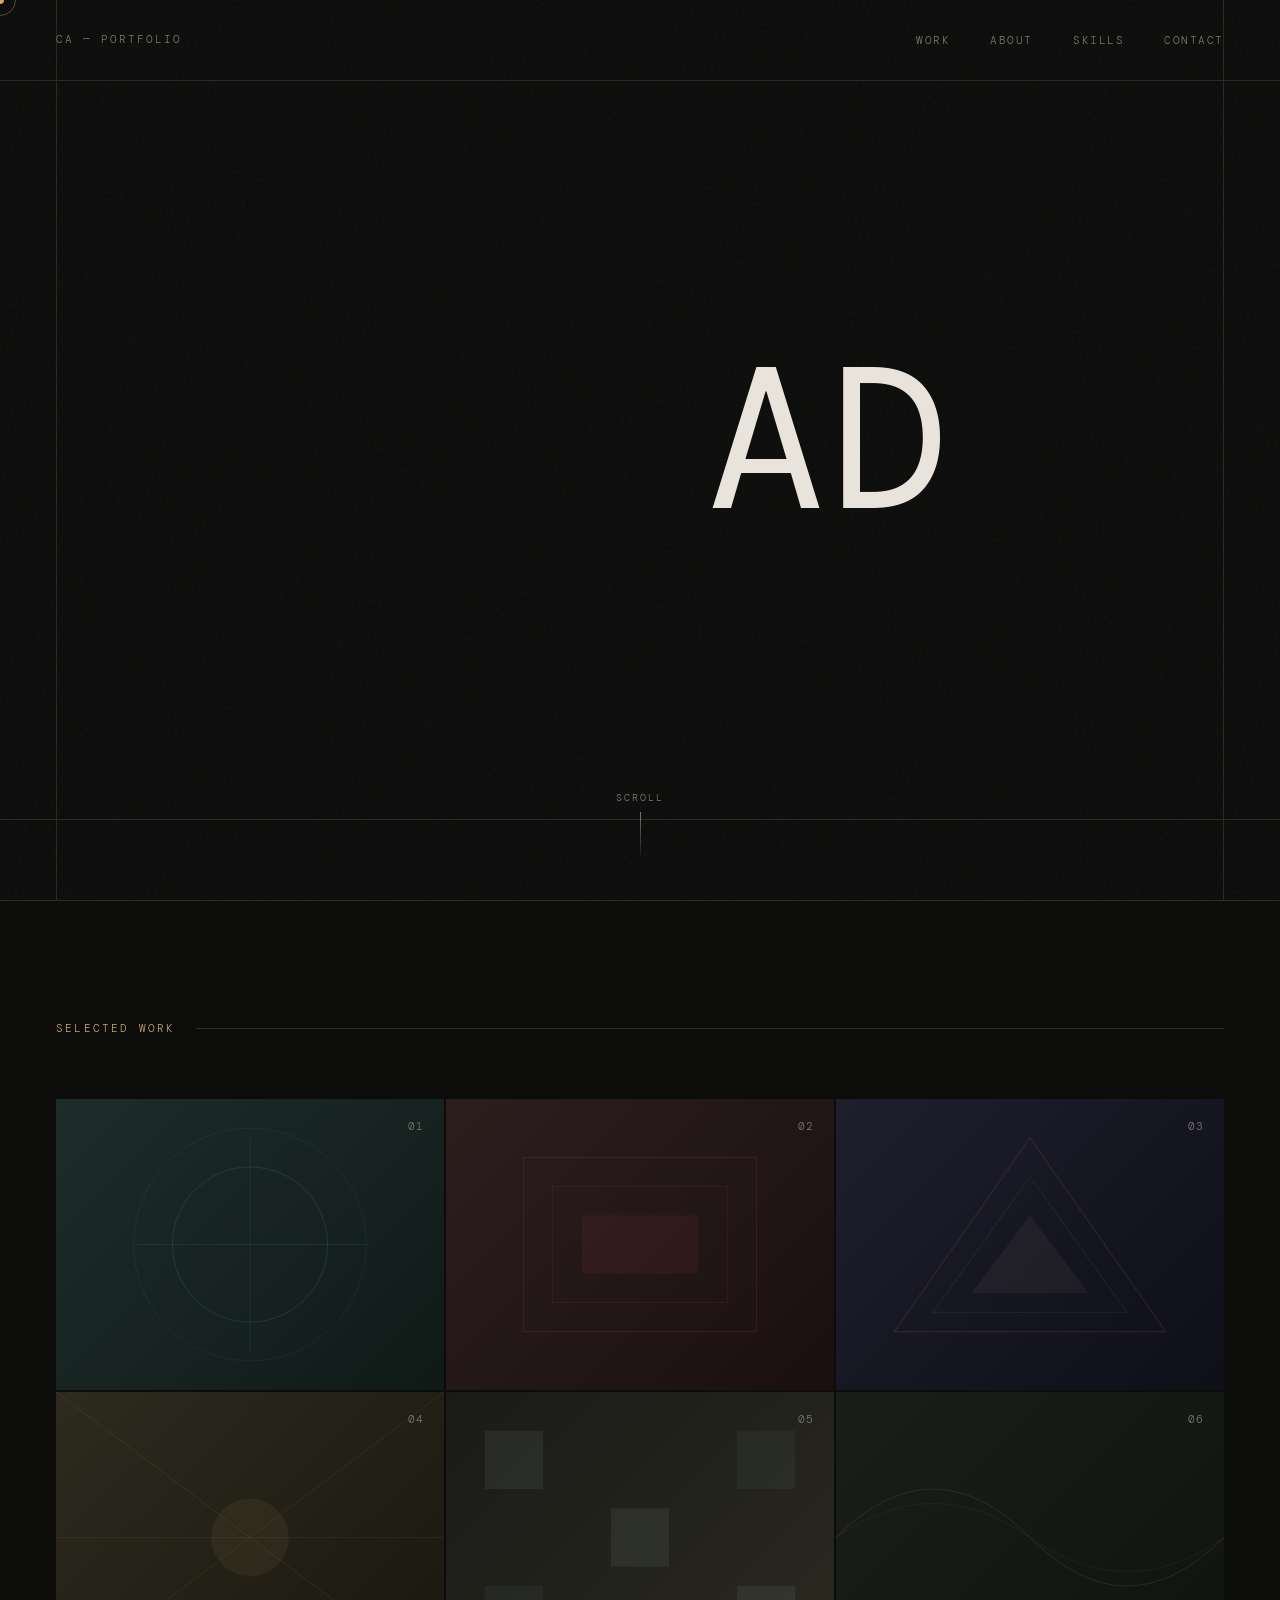
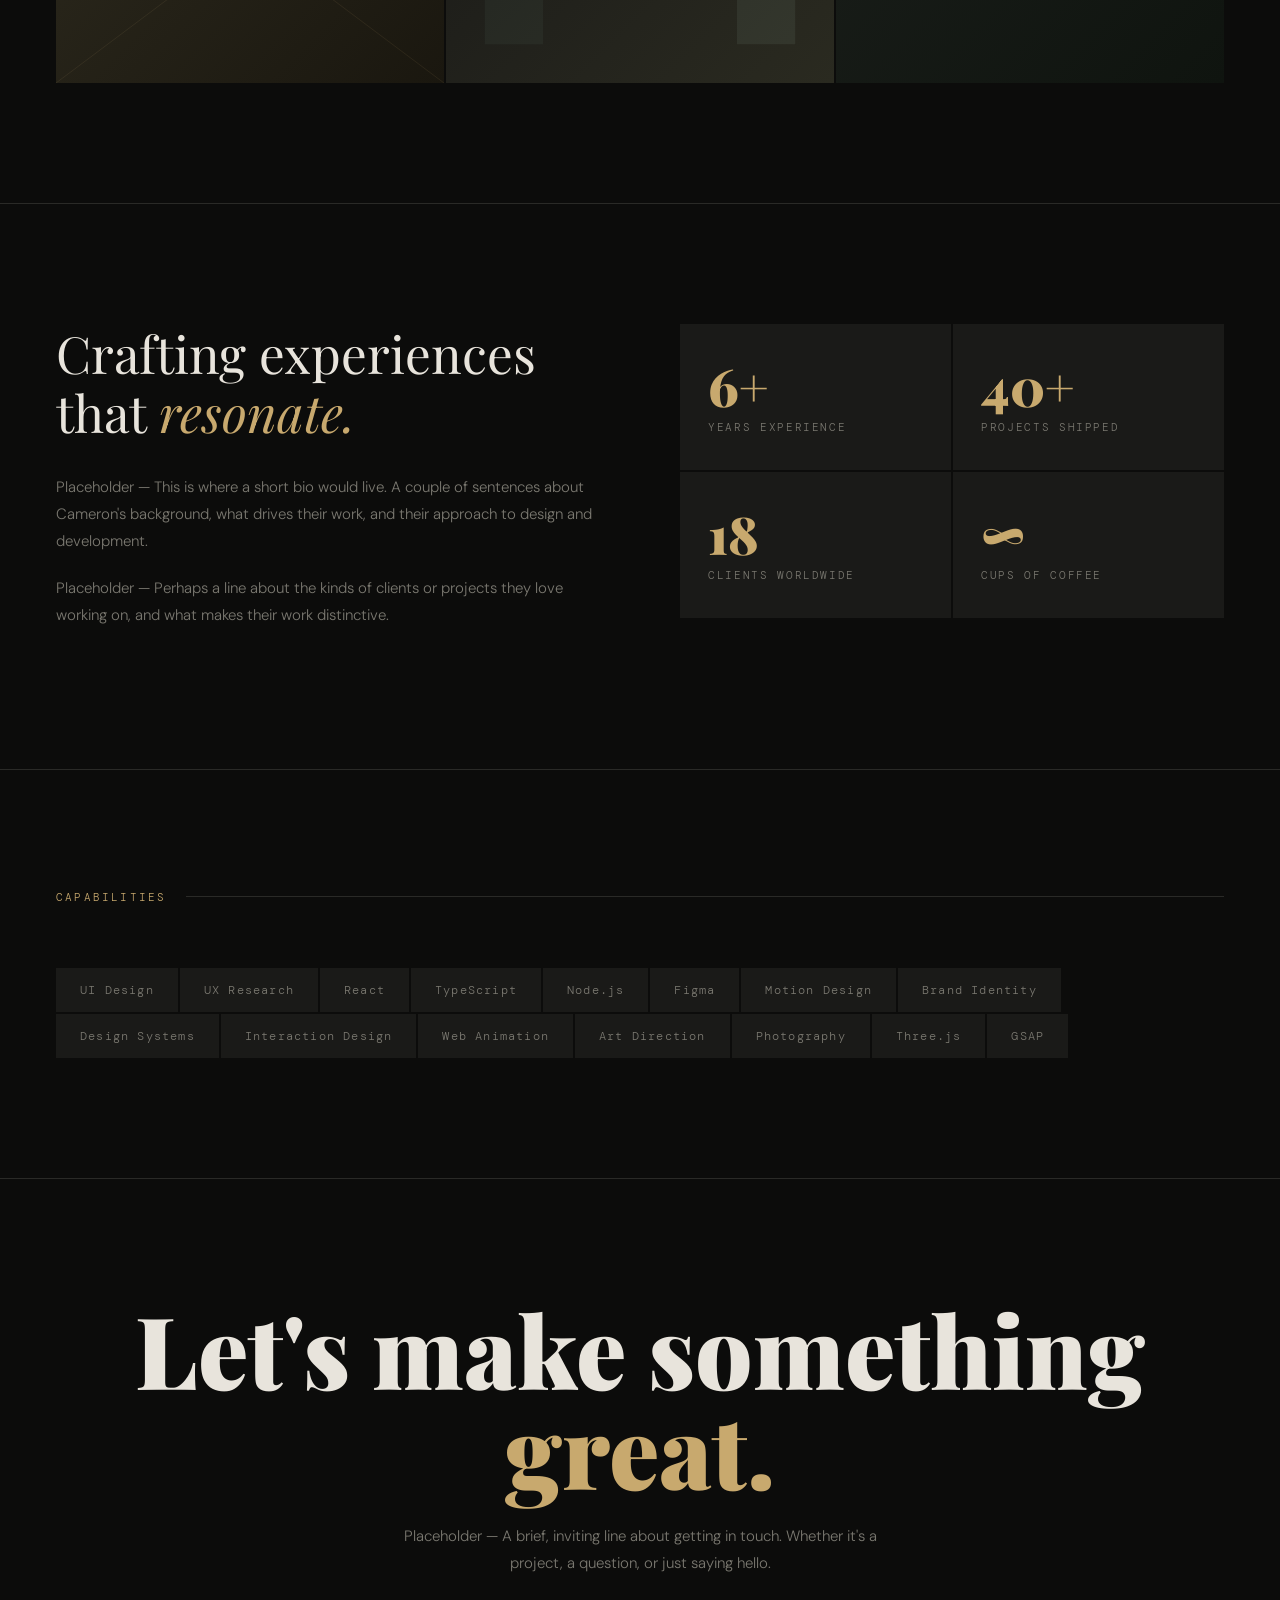
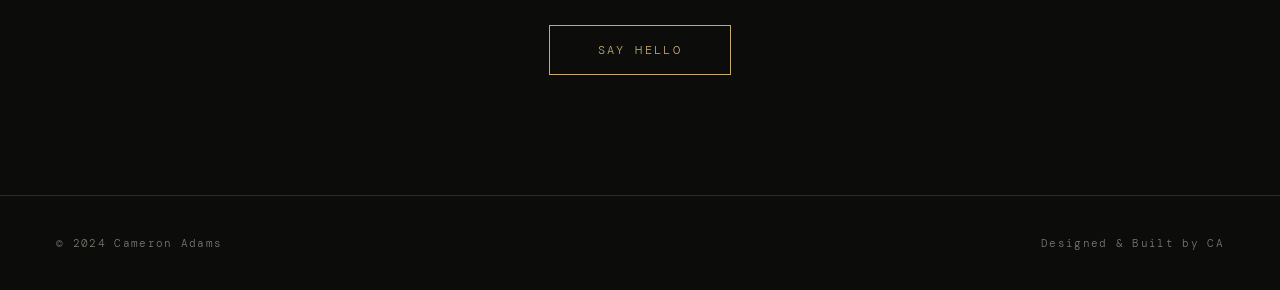
==== index.html @ b1bed4ef "Add files via upload" ====
<!DOCTYPE html>
<html lang="en">
<head>
  <meta charset="UTF-8" />
  <meta name="viewport" content="width=device-width, initial-scale=1.0"/>
  <title>Cameron Adams — Portfolio</title>
  <link href="https://fonts.googleapis.com/css2?family=Playfair+Display:wght@400;700;900&family=DM+Mono:wght@300;400&family=DM+Sans:ital,wght@0,300;0,400;1,300&display=swap" rel="stylesheet"/>
  <link rel="stylesheet" href="style.css"/>
</head>
<body>

  <div class="cursor" id="cursor"></div>
  <div class="cursor-ring" id="cursorRing"></div>

  <nav>
    <a href="#" class="nav-logo">CA — Portfolio</a>
    <ul class="nav-links">
      <li><a href="#work">Work</a></li>
      <li><a href="#about">About</a></li>
      <li><a href="#skills">Skills</a></li>
      <li><a href="#contact">Contact</a></li>
    </ul>
  </nav>

  <!-- HERO -->
  <section id="hero">
    <div class="hero-lines">
      <span class="vl"></span>
      <span class="vl"></span>
      <span class="hl"></span>
      <span class="hl"></span>
    </div>

    <div class="hero-type-wrapper">
      <div id="type-display">
        <span class="type-char" id="c0">C</span>
        <span class="type-char" id="c1">A</span>
        <span class="type-char" id="c2">M</span>
        <span class="type-char" id="c3">A</span>
        <span class="type-char" id="c4">D</span>
      </div>
      <div id="full-name">
        <span class="name-first">Cameron</span>
        <span class="name-last">Adams</span>
        <p class="hero-sub">Designer &amp; Developer</p>
      </div>
    </div>

    <div class="scroll-cue">
      <span>Scroll</span>
      <div class="scroll-line"></div>
    </div>
  </section>

  <!-- WORK -->
  <section id="work">
    <div class="section-label">Selected Work</div>
    <div class="work-grid">

      <div class="work-item" data-num="01">
        <div class="work-bg work-bg-1">
          <svg style="position:absolute;inset:0;width:100%;height:100%" viewBox="0 0 400 300" preserveAspectRatio="none">
            <circle cx="200" cy="150" r="80" fill="none" stroke="#8fb3a0" stroke-width="0.5" opacity="0.3"/>
            <circle cx="200" cy="150" r="120" fill="none" stroke="#8fb3a0" stroke-width="0.5" opacity="0.15"/>
            <line x1="80" y1="150" x2="320" y2="150" stroke="#8fb3a0" stroke-width="0.5" opacity="0.2"/>
            <line x1="200" y1="40" x2="200" y2="260" stroke="#8fb3a0" stroke-width="0.5" opacity="0.2"/>
          </svg>
        </div>
        <div class="work-item-inner">
          <div class="work-title">Brand Identity</div>
          <div class="work-tags">Branding — 2024</div>
        </div>
      </div>

      <div class="work-item" data-num="02">
        <div class="work-bg work-bg-2">
          <svg style="position:absolute;inset:0;width:100%;height:100%" viewBox="0 0 400 300">
            <rect x="80" y="60" width="240" height="180" fill="none" stroke="#c4614a" stroke-width="0.5" opacity="0.3"/>
            <rect x="110" y="90" width="180" height="120" fill="none" stroke="#c4614a" stroke-width="0.5" opacity="0.2"/>
            <rect x="140" y="120" width="120" height="60" fill="#c4614a" opacity="0.08"/>
          </svg>
        </div>
        <div class="work-item-inner">
          <div class="work-title">Web Application</div>
          <div class="work-tags">Development — 2024</div>
        </div>
      </div>

      <div class="work-item" data-num="03">
        <div class="work-bg work-bg-3">
          <svg style="position:absolute;inset:0;width:100%;height:100%" viewBox="0 0 400 300">
            <polygon points="200,40 340,240 60,240" fill="none" stroke="#c8a96e" stroke-width="0.5" opacity="0.3"/>
            <polygon points="200,80 300,220 100,220" fill="none" stroke="#c8a96e" stroke-width="0.5" opacity="0.2"/>
            <polygon points="200,120 260,200 140,200" fill="#c8a96e" opacity="0.06"/>
          </svg>
        </div>
        <div class="work-item-inner">
          <div class="work-title">Motion Design</div>
          <div class="work-tags">Animation — 2023</div>
        </div>
      </div>

      <div class="work-item" data-num="04">
        <div class="work-bg work-bg-4">
          <svg style="position:absolute;inset:0;width:100%;height:100%" viewBox="0 0 400 300">
            <line x1="0" y1="0" x2="400" y2="300" stroke="#c8a96e" stroke-width="0.5" opacity="0.2"/>
            <line x1="400" y1="0" x2="0" y2="300" stroke="#c8a96e" stroke-width="0.5" opacity="0.2"/>
            <line x1="0" y1="150" x2="400" y2="150" stroke="#c8a96e" stroke-width="0.5" opacity="0.15"/>
            <circle cx="200" cy="150" r="40" fill="#c8a96e" opacity="0.07"/>
          </svg>
        </div>
        <div class="work-item-inner">
          <div class="work-title">UI / UX Design</div>
          <div class="work-tags">Product — 2023</div>
        </div>
      </div>

      <div class="work-item" data-num="05">
        <div class="work-bg work-bg-5">
          <svg style="position:absolute;inset:0;width:100%;height:100%" viewBox="0 0 400 300">
            <rect x="40" y="40" width="60" height="60" fill="#8fb3a0" opacity="0.1"/>
            <rect x="170" y="120" width="60" height="60" fill="#8fb3a0" opacity="0.1"/>
            <rect x="300" y="200" width="60" height="60" fill="#8fb3a0" opacity="0.1"/>
            <rect x="300" y="40" width="60" height="60" fill="#8fb3a0" opacity="0.06"/>
            <rect x="40" y="200" width="60" height="60" fill="#8fb3a0" opacity="0.06"/>
          </svg>
        </div>
        <div class="work-item-inner">
          <div class="work-title">Photography</div>
          <div class="work-tags">Art Direction — 2023</div>
        </div>
      </div>

      <div class="work-item" data-num="06">
        <div class="work-bg work-bg-6">
          <svg style="position:absolute;inset:0;width:100%;height:100%" viewBox="0 0 400 300">
            <path d="M 0 150 Q 100 50 200 150 Q 300 250 400 150" fill="none" stroke="#c4614a" stroke-width="0.5" opacity="0.4"/>
            <path d="M 0 150 Q 100 80 200 150 Q 300 220 400 150" fill="none" stroke="#c4614a" stroke-width="0.5" opacity="0.2"/>
          </svg>
        </div>
        <div class="work-item-inner">
          <div class="work-title">Digital Experience</div>
          <div class="work-tags">Interactive — 2022</div>
        </div>
      </div>

    </div>
  </section>

  <!-- ABOUT -->
  <section id="about">
    <div class="about-text">
      <h2>Crafting experiences that <em>resonate.</em></h2>
      <p>Placeholder — This is where a short bio would live. A couple of sentences about Cameron's background, what drives their work, and their approach to design and development.</p>
      <p>Placeholder — Perhaps a line about the kinds of clients or projects they love working on, and what makes their work distinctive.</p>
    </div>
    <div class="about-stats">
      <div class="stat-box">
        <div class="stat-num">6+</div>
        <div class="stat-label">Years Experience</div>
      </div>
      <div class="stat-box">
        <div class="stat-num">40+</div>
        <div class="stat-label">Projects Shipped</div>
      </div>
      <div class="stat-box">
        <div class="stat-num">18</div>
        <div class="stat-label">Clients Worldwide</div>
      </div>
      <div class="stat-box">
        <div class="stat-num">∞</div>
        <div class="stat-label">Cups of Coffee</div>
      </div>
    </div>
  </section>

  <!-- SKILLS -->
  <section id="skills">
    <div class="section-label">Capabilities</div>
    <div class="skills-list">
      <div class="skill-pill">UI Design</div>
      <div class="skill-pill">UX Research</div>
      <div class="skill-pill">React</div>
      <div class="skill-pill">TypeScript</div>
      <div class="skill-pill">Node.js</div>
      <div class="skill-pill">Figma</div>
      <div class="skill-pill">Motion Design</div>
      <div class="skill-pill">Brand Identity</div>
      <div class="skill-pill">Design Systems</div>
      <div class="skill-pill">Interaction Design</div>
      <div class="skill-pill">Web Animation</div>
      <div class="skill-pill">Art Direction</div>
      <div class="skill-pill">Photography</div>
      <div class="skill-pill">Three.js</div>
      <div class="skill-pill">GSAP</div>
    </div>
  </section>

  <!-- CONTACT -->
  <section id="contact">
    <h2>Let's make something <span>great.</span></h2>
    <p>Placeholder — A brief, inviting line about getting in touch. Whether it's a project, a question, or just saying hello.</p>
    <a href="mailto:hello@cameronadams.com" class="cta-btn">Say Hello</a>
  </section>

  <footer>
    <span>© 2024 Cameron Adams</span>
    <span>Designed &amp; Built by CA</span>
  </footer>

  <script>
    // Cursor
    const cursor = document.getElementById('cursor');
    const ring = document.getElementById('cursorRing');
    let mx = 0, my = 0, rx = 0, ry = 0;
    document.addEventListener('mousemove', e => { mx = e.clientX; my = e.clientY; });
    (function animateCursor() {
      cursor.style.left = mx + 'px';
      cursor.style.top = my + 'px';
      rx += (mx - rx) * 0.12;
      ry += (my - ry) * 0.12;
      ring.style.left = rx + 'px';
      ring.style.top = ry + 'px';
      requestAnimationFrame(animateCursor);
    })();

    // TYPEWRITER ANIMATION SEQUENCE
    const chars = ['c0','c1','c2','c3','c4'];
    const typeDisplay = document.getElementById('type-display');
    const fullName = document.getElementById('full-name');

    const TYPE_INTERVAL = 120;
    const HOLD_AFTER_TYPE = 800;
    const FADE_STAGGER = 60;
    const FADE_DURATION = 600;
    const NAME_DELAY = 200;

    function typeLetters() {
      let i = 0;
      const interval = setInterval(() => {
        const el = document.getElementById(chars[i]);
        el.classList.add('visible');
        i++;
        if (i >= chars.length) {
          clearInterval(interval);
          setTimeout(fadeOut, HOLD_AFTER_TYPE);
        }
      }, TYPE_INTERVAL);
    }

    function fadeOut() {
      chars.forEach((id, i) => {
        setTimeout(() => {
          document.getElementById(id).classList.add('fading');
        }, i * FADE_STAGGER);
      });
      const totalFadeTime = chars.length * FADE_STAGGER + FADE_DURATION;
      setTimeout(() => {
        typeDisplay.style.display = 'none';
        fullName.classList.add('visible');
      }, totalFadeTime + NAME_DELAY);
    }

    setTimeout(typeLetters, 600);
  </script>

</body>
</html>
---- style.css ----
*, *::before, *::after { box-sizing: border-box; margin: 0; padding: 0; }

:root {
  --bg: #0c0c0b;
  --bg2: #111110;
  --surface: #1a1a18;
  --line: #2a2a27;
  --text: #e8e4dc;
  --muted: #7a7870;
  --accent: #c8a96e;
  --accent2: #8fb3a0;
  --red: #c4614a;
}

html { scroll-behavior: smooth; }

body {
  background: var(--bg);
  color: var(--text);
  font-family: 'DM Sans', sans-serif;
  font-weight: 300;
  overflow-x: hidden;
  cursor: none;
}

/* ═══════════════════════════════
   CUSTOM CURSOR
═══════════════════════════════ */
.cursor {
  position: fixed;
  width: 8px; height: 8px;
  background: var(--accent);
  border-radius: 50%;
  pointer-events: none;
  z-index: 9999;
  transform: translate(-50%, -50%);
  transition: transform 0.1s, width 0.2s, height 0.2s, background 0.2s;
}
.cursor-ring {
  position: fixed;
  width: 32px; height: 32px;
  border: 1px solid rgba(200,169,110,0.4);
  border-radius: 50%;
  pointer-events: none;
  z-index: 9998;
  transform: translate(-50%, -50%);
  transition: transform 0.15s ease-out, width 0.3s, height 0.3s;
}
body:has(a:hover) .cursor, body:has(button:hover) .cursor { width: 14px; height: 14px; background: var(--red); }
body:has(a:hover) .cursor-ring, body:has(button:hover) .cursor-ring { width: 48px; height: 48px; }

/* ═══════════════════════════════
   NAV
═══════════════════════════════ */
nav {
  position: fixed; top: 0; left: 0; right: 0; z-index: 100;
  display: flex; align-items: center; justify-content: space-between;
  padding: 28px 56px;
  mix-blend-mode: normal;
}
.nav-logo {
  font-family: 'DM Mono', monospace;
  font-size: 11px;
  letter-spacing: 0.18em;
  color: var(--muted);
  text-transform: uppercase;
  text-decoration: none;
}
.nav-links {
  display: flex; gap: 40px; list-style: none;
}
.nav-links a {
  font-family: 'DM Mono', monospace;
  font-size: 11px;
  letter-spacing: 0.14em;
  color: var(--muted);
  text-decoration: none;
  text-transform: uppercase;
  transition: color 0.2s;
}
.nav-links a:hover { color: var(--text); }

/* ═══════════════════════════════
   HERO SECTION
═══════════════════════════════ */
#hero {
  position: relative;
  height: 100vh;
  display: flex; flex-direction: column;
  align-items: center; justify-content: center;
  overflow: hidden;
}

/* Subtle grain overlay */
#hero::before {
  content: '';
  position: absolute; inset: 0;
  background-image: url("data:image/svg+xml,%3Csvg viewBox='0 0 256 256' xmlns='http://www.w3.org/2000/svg'%3E%3Cfilter id='noise'%3E%3CfeTurbulence type='fractalNoise' baseFrequency='0.9' numOctaves='4' stitchTiles='stitch'/%3E%3C/filter%3E%3Crect width='100%25' height='100%25' filter='url(%23noise)' opacity='1'/%3E%3C/svg%3E");
  opacity: 0.03;
  pointer-events: none;
}

/* Background decorative lines */
.hero-lines {
  position: absolute; inset: 0; pointer-events: none;
}
.hero-lines span {
  position: absolute;
  background: var(--line);
}
.hero-lines .vl { width: 1px; top: 0; bottom: 0; }
.hero-lines .hl { height: 1px; left: 0; right: 0; }
.hero-lines .vl:nth-child(1) { left: 56px; }
.hero-lines .vl:nth-child(2) { right: 56px; }
.hero-lines .hl:nth-child(3) { top: 80px; }
.hero-lines .hl:nth-child(4) { bottom: 80px; }

/* The main animation container */
.hero-type-wrapper {
  position: relative;
  text-align: center;
  z-index: 2;
}

/* CAMAD — big mono letters */
#type-display {
  font-family: 'DM Mono', monospace;
  font-size: clamp(80px, 16vw, 200px);
  font-weight: 400;
  letter-spacing: -0.02em;
  color: var(--text);
  line-height: 1;
  display: flex;
  justify-content: center;
  gap: 0.04em;
  min-height: 1.1em;
}

.type-char {
  display: inline-block;
  opacity: 0;
  transform: translateY(20px);
  transition: opacity 0.05s, transform 0.15s;
}
.type-char.visible { opacity: 1; transform: translateY(0); }
.type-char.fading {
  opacity: 0;
  transform: translateY(-30px) scale(1.05);
  transition: opacity 0.6s ease-in, transform 0.6s ease-in;
}

/* Cameron Adams — revealed name */
#full-name {
  position: absolute;
  inset: 0;
  display: flex; flex-direction: column;
  align-items: center; justify-content: center;
  opacity: 0;
  transition: opacity 1s ease;
}
#full-name.visible { opacity: 1; }

.name-first {
  font-family: 'Playfair Display', serif;
  font-size: clamp(56px, 10vw, 130px);
  font-weight: 400;
  line-height: 0.95;
  letter-spacing: -0.01em;
  color: var(--text);
}
.name-last {
  font-family: 'Playfair Display', serif;
  font-size: clamp(56px, 10vw, 130px);
  font-weight: 900;
  line-height: 0.95;
  letter-spacing: -0.01em;
  color: var(--accent);
}

/* Subtitle beneath name */
.hero-sub {
  margin-top: 32px;
  font-family: 'DM Mono', monospace;
  font-size: 12px;
  letter-spacing: 0.22em;
  color: var(--muted);
  text-transform: uppercase;
  opacity: 0;
  transition: opacity 0.8s ease 0.4s;
}
#full-name.visible .hero-sub { opacity: 1; }

/* Scroll cue */
.scroll-cue {
  position: absolute; bottom: 40px; left: 50%; transform: translateX(-50%);
  display: flex; flex-direction: column; align-items: center; gap: 8px;
  opacity: 0;
  animation: fadeInUp 0.8s ease 4.5s forwards;
}
.scroll-cue span {
  font-family: 'DM Mono', monospace;
  font-size: 10px;
  letter-spacing: 0.2em;
  color: var(--muted);
  text-transform: uppercase;
}
.scroll-line {
  width: 1px; height: 48px;
  background: linear-gradient(to bottom, var(--muted), transparent);
  animation: scrollPulse 2s ease 4.5s infinite;
}

/* ═══════════════════════════════
   WORK SECTION
═══════════════════════════════ */
#work {
  padding: 120px 56px;
  border-top: 1px solid var(--line);
}
.section-label {
  font-family: 'DM Mono', monospace;
  font-size: 11px;
  letter-spacing: 0.2em;
  color: var(--accent);
  text-transform: uppercase;
  margin-bottom: 64px;
  display: flex; align-items: center; gap: 20px;
}
.section-label::after {
  content: '';
  flex: 1; height: 1px;
  background: var(--line);
}

.work-grid {
  display: grid;
  grid-template-columns: repeat(3, 1fr);
  gap: 2px;
}

.work-item {
  position: relative;
  aspect-ratio: 4/3;
  background: var(--surface);
  overflow: hidden;
  cursor: none;
}
.work-item::after {
  content: attr(data-num);
  position: absolute;
  top: 20px; right: 20px;
  font-family: 'DM Mono', monospace;
  font-size: 11px;
  color: var(--muted);
  letter-spacing: 0.1em;
}
.work-item-inner {
  position: absolute; inset: 0;
  display: flex; flex-direction: column;
  justify-content: flex-end;
  padding: 28px;
  background: linear-gradient(to top, rgba(12,12,11,0.8) 0%, transparent 60%);
  opacity: 0;
  transition: opacity 0.3s;
}
.work-item:hover .work-item-inner { opacity: 1; }
.work-item:hover { transform: scale(0.99); transition: transform 0.3s; }

.work-bg {
  position: absolute; inset: 0;
  transition: transform 0.5s ease;
}
.work-item:hover .work-bg { transform: scale(1.04); }

.work-bg-1 { background: linear-gradient(135deg, #1e2d2a 0%, #0f1a17 100%); }
.work-bg-2 { background: linear-gradient(135deg, #2d1e1e 0%, #1a0f0f 100%); }
.work-bg-3 { background: linear-gradient(135deg, #1e1e2d 0%, #0f0f1a 100%); }
.work-bg-4 { background: linear-gradient(135deg, #2d2a1e 0%, #1a170f 100%); }
.work-bg-5 { background: linear-gradient(135deg, #1a1a18 0%, #2a2a20 100%); }
.work-bg-6 { background: linear-gradient(135deg, #1a1e1a 0%, #0f140f 100%); }

.work-shape {
  position: absolute;
  border-radius: 2px;
}

.work-title {
  font-family: 'Playfair Display', serif;
  font-size: 22px;
  font-weight: 700;
  color: var(--text);
  margin-bottom: 6px;
}
.work-tags {
  font-family: 'DM Mono', monospace;
  font-size: 10px;
  color: var(--accent);
  letter-spacing: 0.15em;
  text-transform: uppercase;
}

/* ═══════════════════════════════
   ABOUT SECTION
═══════════════════════════════ */
#about {
  padding: 120px 56px;
  display: grid;
  grid-template-columns: 1fr 1fr;
  gap: 80px;
  border-top: 1px solid var(--line);
}
.about-text h2 {
  font-family: 'Playfair Display', serif;
  font-size: clamp(36px, 4vw, 60px);
  font-weight: 400;
  line-height: 1.15;
  margin-bottom: 32px;
  color: var(--text);
}
.about-text h2 em {
  font-style: italic;
  color: var(--accent);
}
.about-text p {
  color: var(--muted);
  line-height: 1.8;
  font-size: 15px;
  margin-bottom: 20px;
}

.about-stats {
  display: grid;
  grid-template-columns: 1fr 1fr;
  gap: 2px;
  align-self: start;
}
.stat-box {
  background: var(--surface);
  padding: 36px 28px;
}
.stat-num {
  font-family: 'Playfair Display', serif;
  font-size: 52px;
  font-weight: 900;
  color: var(--accent);
  line-height: 1;
  margin-bottom: 8px;
}
.stat-label {
  font-family: 'DM Mono', monospace;
  font-size: 11px;
  color: var(--muted);
  letter-spacing: 0.15em;
  text-transform: uppercase;
}

/* ═══════════════════════════════
   SKILLS SECTION
═══════════════════════════════ */
#skills {
  padding: 120px 56px;
  border-top: 1px solid var(--line);
}
.skills-list {
  display: flex;
  flex-wrap: wrap;
  gap: 2px;
  margin-top: 0;
}
.skill-pill {
  background: var(--surface);
  padding: 14px 24px;
  font-family: 'DM Mono', monospace;
  font-size: 12px;
  color: var(--muted);
  letter-spacing: 0.1em;
  transition: background 0.2s, color 0.2s;
}
.skill-pill:hover {
  background: var(--accent);
  color: var(--bg);
}

/* ═══════════════════════════════
   CONTACT SECTION
═══════════════════════════════ */
#contact {
  padding: 120px 56px;
  border-top: 1px solid var(--line);
  text-align: center;
}
#contact h2 {
  font-family: 'Playfair Display', serif;
  font-size: clamp(48px, 8vw, 100px);
  font-weight: 900;
  color: var(--text);
  line-height: 1;
  margin-bottom: 24px;
}
#contact h2 span { color: var(--accent); }
#contact p {
  color: var(--muted);
  font-size: 15px;
  max-width: 480px;
  margin: 0 auto 48px;
  line-height: 1.8;
}
.cta-btn {
  display: inline-block;
  border: 1px solid var(--accent);
  color: var(--accent);
  padding: 16px 48px;
  font-family: 'DM Mono', monospace;
  font-size: 12px;
  letter-spacing: 0.2em;
  text-transform: uppercase;
  text-decoration: none;
  cursor: none;
  transition: background 0.2s, color 0.2s;
}
.cta-btn:hover { background: var(--accent); color: var(--bg); }

/* ═══════════════════════════════
   FOOTER
═══════════════════════════════ */
footer {
  padding: 40px 56px;
  border-top: 1px solid var(--line);
  display: flex;
  justify-content: space-between;
  align-items: center;
}
footer span {
  font-family: 'DM Mono', monospace;
  font-size: 11px;
  color: var(--muted);
  letter-spacing: 0.12em;
}

/* ═══════════════════════════════
   ANIMATIONS
═══════════════════════════════ */
@keyframes fadeInUp {
  from { opacity: 0; transform: translateX(-50%) translateY(12px); }
  to   { opacity: 1; transform: translateX(-50%) translateY(0); }
}
@keyframes scrollPulse {
  0%, 100% { opacity: 0.4; }
  50%       { opacity: 1; }
}
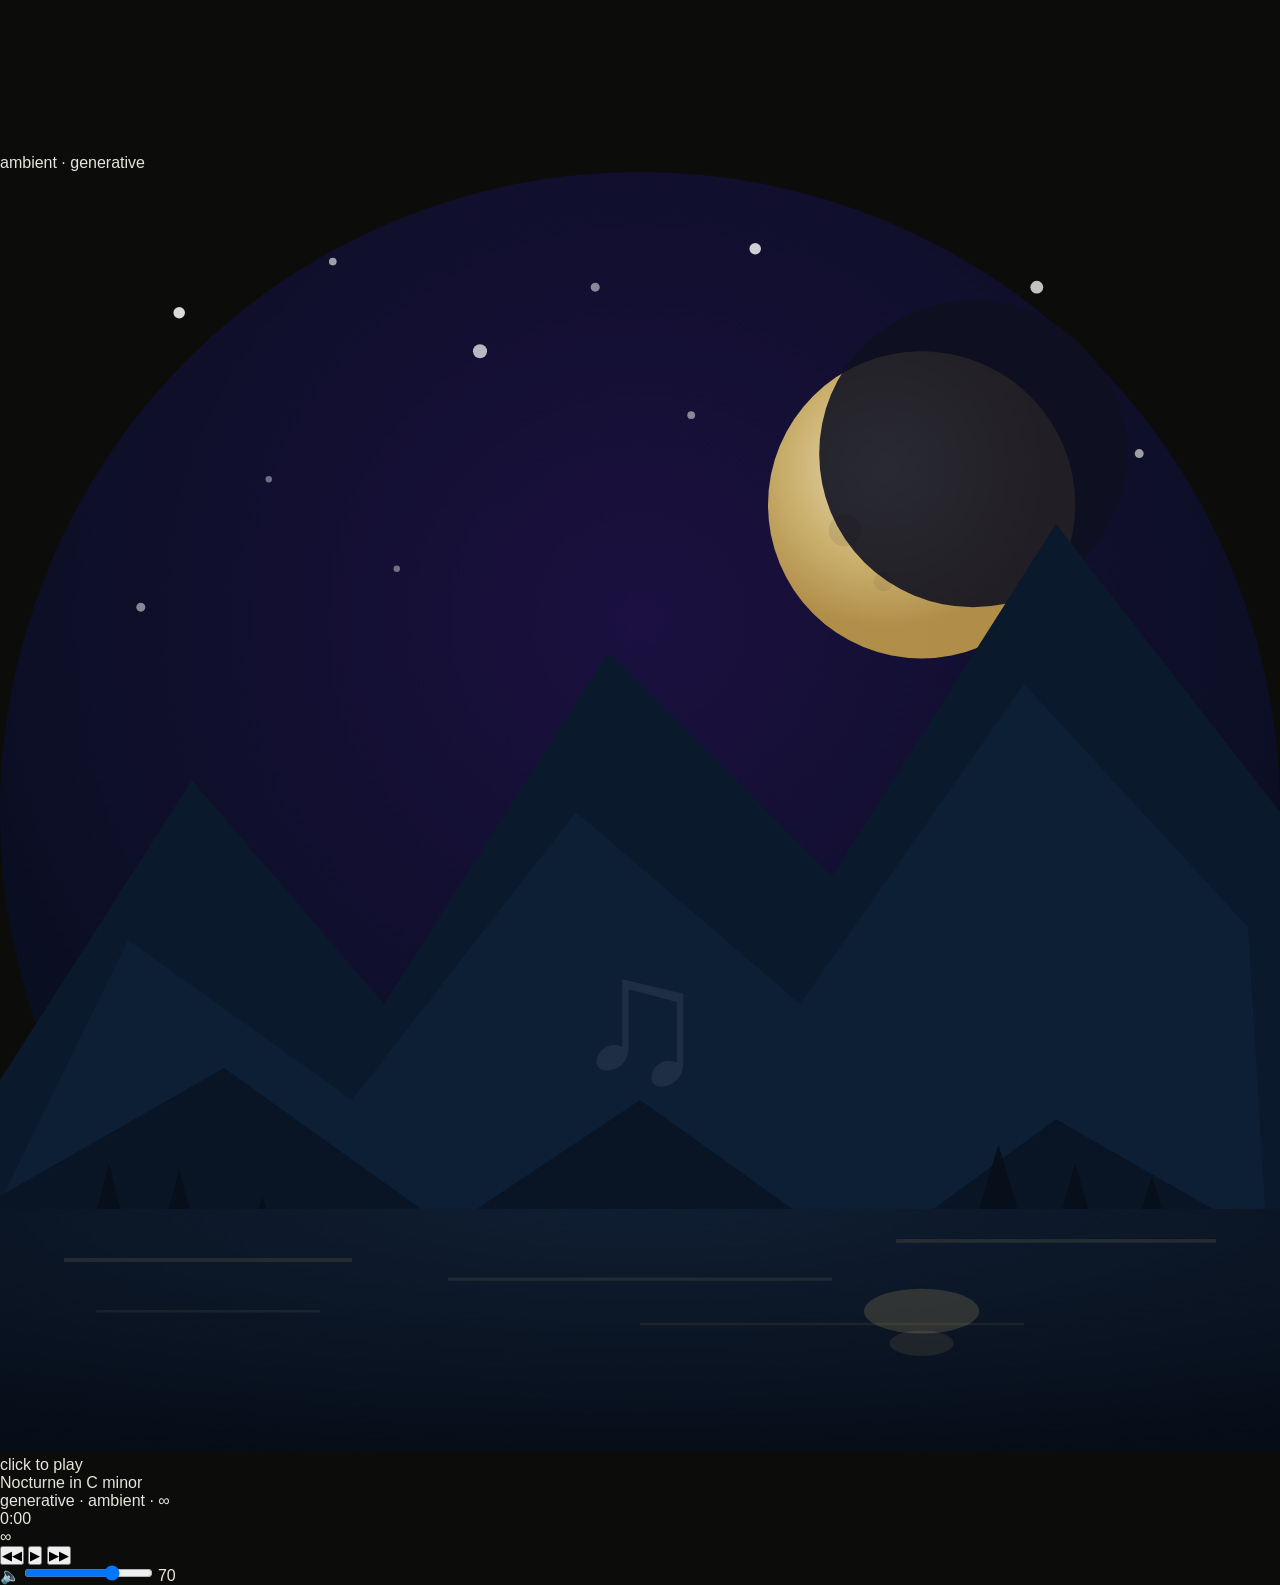
==== commit b55c5531: "Update index.html" ====
--- a/index.html
+++ b/index.html
@@ -2,267 +2,162 @@
 <html lang="en">
 <head>
   <meta charset="UTF-8" />
-  <meta name="viewport" content="width=device-width, initial-scale=1.0"/>
-  <title>Cameron Adams — Portfolio</title>
-  <link href="https://fonts.googleapis.com/css2?family=Playfair+Display:wght@400;700;900&family=DM+Mono:wght@300;400&family=DM+Sans:ital,wght@0,300;0,400;1,300&display=swap" rel="stylesheet"/>
-  <link rel="stylesheet" href="style.css"/>
+  <meta name="viewport" content="width=device-width, initial-scale=1.0" />
+
+  <!-- ┌─────────────────────────────────────────────────────┐
+       │  PAGE TITLE — shown in browser tab                  │
+       └─────────────────────────────────────────────────────┘ -->
+  <title>Nocturne — Ambient Player</title>
+
+  <!-- Google Fonts — swap these URLs to change the fonts
+       Current fonts: Playfair Display (headings) + DM Mono (body)
+       Find alternatives at: https://fonts.google.com           -->
+  <link rel="preconnect" href="https://fonts.googleapis.com" />
+  <link rel="preconnect" href="https://fonts.gstatic.com" crossorigin />
+  <link href="https://fonts.googleapis.com/css2?family=Playfair+Display:ital,wght@0,400;0,600;1,400&family=DM+Mono:wght@300;400&display=swap" rel="stylesheet" />
+
+  <!-- External stylesheet -->
+  <link rel="stylesheet" href="style.css" />
 </head>
 <body>
 
-  <div class="cursor" id="cursor"></div>
-  <div class="cursor-ring" id="cursorRing"></div>
+  <!-- Background: animated star canvas (drawn by JS) -->
+  <canvas id="starfield"></canvas>
 
-  <nav>
-    <a href="#" class="nav-logo">CA — Portfolio</a>
-    <ul class="nav-links">
-      <li><a href="#work">Work</a></li>
-      <li><a href="#about">About</a></li>
-      <li><a href="#skills">Skills</a></li>
-      <li><a href="#contact">Contact</a></li>
-    </ul>
-  </nav>
+  <!-- Background: three soft glowing colour blobs -->
+  <div class="blob blob1"></div>
+  <div class="blob blob2"></div>
+  <div class="blob blob3"></div>
 
-  <!-- HERO -->
-  <section id="hero">
-    <div class="hero-lines">
-      <span class="vl"></span>
-      <span class="vl"></span>
-      <span class="hl"></span>
-      <span class="hl"></span>
+  <!-- ═══════════════════════════════════════════════════════
+       MAIN CONTENT
+       ═══════════════════════════════════════════════════════ -->
+  <main class="stage">
+
+    <!-- ┌──────────────────────────────────────────────────┐
+         │  TAGLINE — small italic text above the image     │
+         │  Edit the text between the tags to change it     │
+         └──────────────────────────────────────────────────┘ -->
+    <div class="page-title">ambient · generative</div>
+
+    <!-- ┌──────────────────────────────────────────────────┐
+         │  FLOATING IMAGE                                   │
+         │  • To swap in a real photo/image, replace the    │
+         │    <svg>...</svg> block with:                     │
+         │    <img src="your-image.jpg" alt="description">  │
+         │  • Size is controlled by .image-frame in CSS     │
+         │  • Float speed: hoverFloat in CSS                │
+         └──────────────────────────────────────────────────┘ -->
+    <div class="float-wrap" id="floater" onclick="handleImageClick()" title="Click to play">
+      <div class="image-ring" id="imageRing"></div>
+      <div class="image-frame">
+        <!-- SVG illustration — replace this entire <svg> block
+             with <img src="photo.jpg" alt="..."> if you prefer a photo -->
+        <svg viewBox="0 0 200 200" xmlns="http://www.w3.org/2000/svg">
+          <defs>
+            <radialGradient id="skyGrad" cx="50%" cy="35%" r="65%">
+              <stop offset="0%" stop-color="#1b1040"/>
+              <stop offset="100%" stop-color="#070e1c"/>
+            </radialGradient>
+            <radialGradient id="moonGrad" cx="38%" cy="38%" r="52%">
+              <stop offset="0%" stop-color="#f7edca"/>
+              <stop offset="60%" stop-color="#d4b870"/>
+              <stop offset="100%" stop-color="#b8954a"/>
+            </radialGradient>
+            <radialGradient id="waterGrad" cx="50%" cy="0%" r="100%">
+              <stop offset="0%" stop-color="#101e32"/>
+              <stop offset="100%" stop-color="#060d18"/>
+            </radialGradient>
+          </defs>
+          <circle cx="100" cy="100" r="100" fill="url(#skyGrad)"/>
+          <circle cx="28"  cy="22"  r="0.9" fill="#fff" opacity="0.85"/>
+          <circle cx="52"  cy="14"  r="0.6" fill="#fff" opacity="0.6"/>
+          <circle cx="75"  cy="28"  r="1.1" fill="#fff" opacity="0.7"/>
+          <circle cx="93"  cy="18"  r="0.7" fill="#fff" opacity="0.5"/>
+          <circle cx="118" cy="12"  r="0.9" fill="#fff" opacity="0.8"/>
+          <circle cx="138" cy="30"  r="0.6" fill="#fff" opacity="0.55"/>
+          <circle cx="162" cy="18"  r="1.0" fill="#fff" opacity="0.75"/>
+          <circle cx="178" cy="44"  r="0.7" fill="#fff" opacity="0.6"/>
+          <circle cx="42"  cy="48"  r="0.5" fill="#fff" opacity="0.4"/>
+          <circle cx="170" cy="68"  r="0.8" fill="#fff" opacity="0.7"/>
+          <circle cx="22"  cy="68"  r="0.7" fill="#fff" opacity="0.5"/>
+          <circle cx="185" cy="85"  r="0.5" fill="#fff" opacity="0.45"/>
+          <circle cx="108" cy="38"  r="0.6" fill="#fff" opacity="0.5"/>
+          <circle cx="62"  cy="62"  r="0.5" fill="#fff" opacity="0.4"/>
+          <circle cx="144" cy="52"  r="24"  fill="url(#moonGrad)" opacity="0.95"/>
+          <circle cx="152" cy="44"  r="24"  fill="#0e1020" opacity="0.88"/>
+          <circle cx="132" cy="56"  r="2.5" fill="rgba(0,0,0,0.08)"/>
+          <circle cx="138" cy="64"  r="1.5" fill="rgba(0,0,0,0.06)"/>
+          <polygon points="-2,145 30,95 60,130 95,75 130,110 165,55 200,100 200,200 -2,200" fill="#0b192c"/>
+          <polygon points="-2,165 20,120 55,145 90,100 125,130 160,80 195,118 200,200 -2,200" fill="#0d1f35"/>
+          <polygon points="-2,185 0,160 35,140 70,165 100,145 135,170 165,148 200,168 200,200 -2,200" fill="#091525"/>
+          <polygon points="12,175 17,155 22,175"   fill="#060f1a"/>
+          <polygon points="22,178 28,156 34,178"   fill="#060f1a"/>
+          <polygon points="35,180 41,160 47,180"   fill="#060f1a"/>
+          <polygon points="150,172 156,152 162,172" fill="#060f1a"/>
+          <polygon points="162,176 168,155 174,176" fill="#060f1a"/>
+          <polygon points="173,179 180,157 187,179" fill="#060f1a"/>
+          <rect x="-2" y="162" width="204" height="40" fill="url(#waterGrad)"/>
+          <line x1="10"  y1="170" x2="55"  y2="170" stroke="#d4b870" stroke-width="0.6" opacity="0.12"/>
+          <line x1="70"  y1="173" x2="130" y2="173" stroke="#d4b870" stroke-width="0.5" opacity="0.1"/>
+          <line x1="15"  y1="178" x2="50"  y2="178" stroke="#d4b870" stroke-width="0.4" opacity="0.08"/>
+          <line x1="140" y1="167" x2="190" y2="167" stroke="#d4b870" stroke-width="0.6" opacity="0.12"/>
+          <line x1="100" y1="180" x2="160" y2="180" stroke="#d4b870" stroke-width="0.4" opacity="0.08"/>
+          <ellipse cx="144" cy="178" rx="9" ry="3.5" fill="#d4b870" opacity="0.18"/>
+          <ellipse cx="144" cy="183" rx="5" ry="2"   fill="#d4b870" opacity="0.1"/>
+          <text x="100" y="142" text-anchor="middle" font-size="28" fill="rgba(255,255,255,0.07)" font-family="serif">♫</text>
+        </svg>
+      </div>
+      <!-- Hint text below the image -->
+      <div class="tap-hint" id="tapHint">click to play</div>
     </div>
 
-    <div class="hero-type-wrapper">
-      <div id="type-display">
-        <span class="type-char" id="c0">C</span>
-        <span class="type-char" id="c1">A</span>
-        <span class="type-char" id="c2">M</span>
-        <span class="type-char" id="c3">A</span>
-        <span class="type-char" id="c4">D</span>
-      </div>
-      <div id="full-name">
-        <span class="name-first">Cameron</span>
-        <span class="name-last">Adams</span>
-        <p class="hero-sub">Designer &amp; Developer</p>
-      </div>
-    </div>
+    <!-- ┌──────────────────────────────────────────────────┐
+         │  MUSIC PLAYER PANEL                              │
+         │  Hidden by default; revealed on first click      │
+         └──────────────────────────────────────────────────┘ -->
+    <div class="music-panel" id="musicPanel">
 
-    <div class="scroll-cue">
-      <span>Scroll</span>
-      <div class="scroll-line"></div>
-    </div>
-  </section>
-
-  <!-- WORK -->
-  <section id="work">
-    <div class="section-label">Selected Work</div>
-    <div class="work-grid">
-
-      <div class="work-item" data-num="01">
-        <div class="work-bg work-bg-1">
-          <svg style="position:absolute;inset:0;width:100%;height:100%" viewBox="0 0 400 300" preserveAspectRatio="none">
-            <circle cx="200" cy="150" r="80" fill="none" stroke="#8fb3a0" stroke-width="0.5" opacity="0.3"/>
-            <circle cx="200" cy="150" r="120" fill="none" stroke="#8fb3a0" stroke-width="0.5" opacity="0.15"/>
-            <line x1="80" y1="150" x2="320" y2="150" stroke="#8fb3a0" stroke-width="0.5" opacity="0.2"/>
-            <line x1="200" y1="40" x2="200" y2="260" stroke="#8fb3a0" stroke-width="0.5" opacity="0.2"/>
-          </svg>
-        </div>
-        <div class="work-item-inner">
-          <div class="work-title">Brand Identity</div>
-          <div class="work-tags">Branding — 2024</div>
-        </div>
+      <!-- Track title & subtitle (updated by JS from the tracks array) -->
+      <div class="track-info">
+        <div class="track-name" id="trackName">Nocturne in C minor</div>
+        <div class="track-meta" id="trackMeta">generative · ambient · ∞</div>
       </div>
 
-      <div class="work-item" data-num="02">
-        <div class="work-bg work-bg-2">
-          <svg style="position:absolute;inset:0;width:100%;height:100%" viewBox="0 0 400 300">
-            <rect x="80" y="60" width="240" height="180" fill="none" stroke="#c4614a" stroke-width="0.5" opacity="0.3"/>
-            <rect x="110" y="90" width="180" height="120" fill="none" stroke="#c4614a" stroke-width="0.5" opacity="0.2"/>
-            <rect x="140" y="120" width="120" height="60" fill="#c4614a" opacity="0.08"/>
-          </svg>
+      <!-- Animated waveform bars (generated by JS) -->
+      <div class="waveform" id="waveform"></div>
+
+      <!-- Progress bar row -->
+      <div class="progress-row">
+        <span class="time-label" id="elapsed">0:00</span>
+        <div class="progress-track" id="progressTrack">
+          <div class="progress-fill" id="progressFill"></div>
         </div>
-        <div class="work-item-inner">
-          <div class="work-title">Web Application</div>
-          <div class="work-tags">Development — 2024</div>
-        </div>
+        <span class="time-label right">∞</span>
       </div>
 
-      <div class="work-item" data-num="03">
-        <div class="work-bg work-bg-3">
-          <svg style="position:absolute;inset:0;width:100%;height:100%" viewBox="0 0 400 300">
-            <polygon points="200,40 340,240 60,240" fill="none" stroke="#c8a96e" stroke-width="0.5" opacity="0.3"/>
-            <polygon points="200,80 300,220 100,220" fill="none" stroke="#c8a96e" stroke-width="0.5" opacity="0.2"/>
-            <polygon points="200,120 260,200 140,200" fill="#c8a96e" opacity="0.06"/>
-          </svg>
-        </div>
-        <div class="work-item-inner">
-          <div class="work-title">Motion Design</div>
-          <div class="work-tags">Animation — 2023</div>
-        </div>
+      <!-- Playback controls -->
+      <div class="controls">
+        <button class="ctrl" onclick="prevTrack()" title="Previous">&#9664;&#9664;</button>
+        <button class="ctrl play-ctrl" id="playBtn" onclick="togglePlay()" title="Play / Pause">&#9654;</button>
+        <button class="ctrl" onclick="nextTrack()" title="Next">&#9654;&#9654;</button>
       </div>
 
-      <div class="work-item" data-num="04">
-        <div class="work-bg work-bg-4">
-          <svg style="position:absolute;inset:0;width:100%;height:100%" viewBox="0 0 400 300">
-            <line x1="0" y1="0" x2="400" y2="300" stroke="#c8a96e" stroke-width="0.5" opacity="0.2"/>
-            <line x1="400" y1="0" x2="0" y2="300" stroke="#c8a96e" stroke-width="0.5" opacity="0.2"/>
-            <line x1="0" y1="150" x2="400" y2="150" stroke="#c8a96e" stroke-width="0.5" opacity="0.15"/>
-            <circle cx="200" cy="150" r="40" fill="#c8a96e" opacity="0.07"/>
-          </svg>
-        </div>
-        <div class="work-item-inner">
-          <div class="work-title">UI / UX Design</div>
-          <div class="work-tags">Product — 2023</div>
-        </div>
+      <!-- Volume slider -->
+      <div class="vol-row">
+        <span class="vol-icon">&#128264;</span>
+        <input type="range" id="volSlider" min="0" max="100" value="70" oninput="setVolume(this.value)" />
+        <span id="volLabel">70</span>
       </div>
 
-      <div class="work-item" data-num="05">
-        <div class="work-bg work-bg-5">
-          <svg style="position:absolute;inset:0;width:100%;height:100%" viewBox="0 0 400 300">
-            <rect x="40" y="40" width="60" height="60" fill="#8fb3a0" opacity="0.1"/>
-            <rect x="170" y="120" width="60" height="60" fill="#8fb3a0" opacity="0.1"/>
-            <rect x="300" y="200" width="60" height="60" fill="#8fb3a0" opacity="0.1"/>
-            <rect x="300" y="40" width="60" height="60" fill="#8fb3a0" opacity="0.06"/>
-            <rect x="40" y="200" width="60" height="60" fill="#8fb3a0" opacity="0.06"/>
-          </svg>
-        </div>
-        <div class="work-item-inner">
-          <div class="work-title">Photography</div>
-          <div class="work-tags">Art Direction — 2023</div>
-        </div>
-      </div>
-
-      <div class="work-item" data-num="06">
-        <div class="work-bg work-bg-6">
-          <svg style="position:absolute;inset:0;width:100%;height:100%" viewBox="0 0 400 300">
-            <path d="M 0 150 Q 100 50 200 150 Q 300 250 400 150" fill="none" stroke="#c4614a" stroke-width="0.5" opacity="0.4"/>
-            <path d="M 0 150 Q 100 80 200 150 Q 300 220 400 150" fill="none" stroke="#c4614a" stroke-width="0.5" opacity="0.2"/>
-          </svg>
-        </div>
-        <div class="work-item-inner">
-          <div class="work-title">Digital Experience</div>
-          <div class="work-tags">Interactive — 2022</div>
-        </div>
-      </div>
+      <!-- Track selector dots (generated by JS from the tracks array) -->
+      <div class="track-dots" id="trackDots"></div>
 
     </div>
-  </section>
+  </main>
 
-  <!-- ABOUT -->
-  <section id="about">
-    <div class="about-text">
-      <h2>Crafting experiences that <em>resonate.</em></h2>
-      <p>Placeholder — This is where a short bio would live. A couple of sentences about Cameron's background, what drives their work, and their approach to design and development.</p>
-      <p>Placeholder — Perhaps a line about the kinds of clients or projects they love working on, and what makes their work distinctive.</p>
-    </div>
-    <div class="about-stats">
-      <div class="stat-box">
-        <div class="stat-num">6+</div>
-        <div class="stat-label">Years Experience</div>
-      </div>
-      <div class="stat-box">
-        <div class="stat-num">40+</div>
-        <div class="stat-label">Projects Shipped</div>
-      </div>
-      <div class="stat-box">
-        <div class="stat-num">18</div>
-        <div class="stat-label">Clients Worldwide</div>
-      </div>
-      <div class="stat-box">
-        <div class="stat-num">∞</div>
-        <div class="stat-label">Cups of Coffee</div>
-      </div>
-    </div>
-  </section>
-
-  <!-- SKILLS -->
-  <section id="skills">
-    <div class="section-label">Capabilities</div>
-    <div class="skills-list">
-      <div class="skill-pill">UI Design</div>
-      <div class="skill-pill">UX Research</div>
-      <div class="skill-pill">React</div>
-      <div class="skill-pill">TypeScript</div>
-      <div class="skill-pill">Node.js</div>
-      <div class="skill-pill">Figma</div>
-      <div class="skill-pill">Motion Design</div>
-      <div class="skill-pill">Brand Identity</div>
-      <div class="skill-pill">Design Systems</div>
-      <div class="skill-pill">Interaction Design</div>
-      <div class="skill-pill">Web Animation</div>
-      <div class="skill-pill">Art Direction</div>
-      <div class="skill-pill">Photography</div>
-      <div class="skill-pill">Three.js</div>
-      <div class="skill-pill">GSAP</div>
-    </div>
-  </section>
-
-  <!-- CONTACT -->
-  <section id="contact">
-    <h2>Let's make something <span>great.</span></h2>
-    <p>Placeholder — A brief, inviting line about getting in touch. Whether it's a project, a question, or just saying hello.</p>
-    <a href="mailto:hello@cameronadams.com" class="cta-btn">Say Hello</a>
-  </section>
-
-  <footer>
-    <span>© 2024 Cameron Adams</span>
-    <span>Designed &amp; Built by CA</span>
-  </footer>
-
-  <script>
-    // Cursor
-    const cursor = document.getElementById('cursor');
-    const ring = document.getElementById('cursorRing');
-    let mx = 0, my = 0, rx = 0, ry = 0;
-    document.addEventListener('mousemove', e => { mx = e.clientX; my = e.clientY; });
-    (function animateCursor() {
-      cursor.style.left = mx + 'px';
-      cursor.style.top = my + 'px';
-      rx += (mx - rx) * 0.12;
-      ry += (my - ry) * 0.12;
-      ring.style.left = rx + 'px';
-      ring.style.top = ry + 'px';
-      requestAnimationFrame(animateCursor);
-    })();
-
-    // TYPEWRITER ANIMATION SEQUENCE
-    const chars = ['c0','c1','c2','c3','c4'];
-    const typeDisplay = document.getElementById('type-display');
-    const fullName = document.getElementById('full-name');
-
-    const TYPE_INTERVAL = 120;
-    const HOLD_AFTER_TYPE = 800;
-    const FADE_STAGGER = 60;
-    const FADE_DURATION = 600;
-    const NAME_DELAY = 200;
-
-    function typeLetters() {
-      let i = 0;
-      const interval = setInterval(() => {
-        const el = document.getElementById(chars[i]);
-        el.classList.add('visible');
-        i++;
-        if (i >= chars.length) {
-          clearInterval(interval);
-          setTimeout(fadeOut, HOLD_AFTER_TYPE);
-        }
-      }, TYPE_INTERVAL);
-    }
-
-    function fadeOut() {
-      chars.forEach((id, i) => {
-        setTimeout(() => {
-          document.getElementById(id).classList.add('fading');
-        }, i * FADE_STAGGER);
-      });
-      const totalFadeTime = chars.length * FADE_STAGGER + FADE_DURATION;
-      setTimeout(() => {
-        typeDisplay.style.display = 'none';
-        fullName.classList.add('visible');
-      }, totalFadeTime + NAME_DELAY);
-    }
-
-    setTimeout(typeLetters, 600);
-  </script>
+  <!-- External scripts — must come after the HTML body -->
+  <script src="player.js"></script>
 
 </body>
 </html>
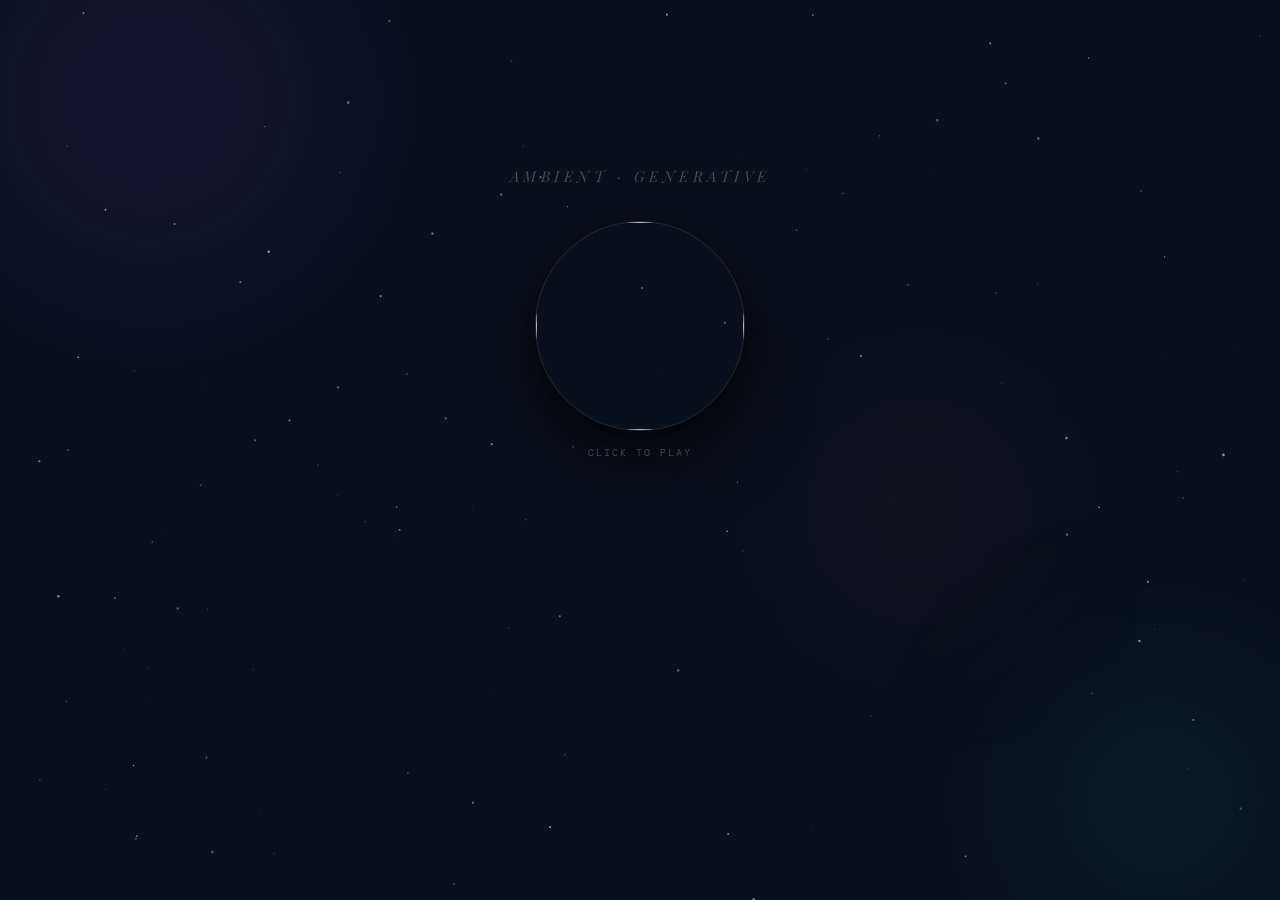
==== commit 09f1fce5: "Update index.html" ====
--- a/index.html
+++ b/index.html
@@ -53,60 +53,7 @@
       <div class="image-frame">
         <!-- SVG illustration — replace this entire <svg> block
              with <img src="photo.jpg" alt="..."> if you prefer a photo -->
-        <svg viewBox="0 0 200 200" xmlns="http://www.w3.org/2000/svg">
-          <defs>
-            <radialGradient id="skyGrad" cx="50%" cy="35%" r="65%">
-              <stop offset="0%" stop-color="#1b1040"/>
-              <stop offset="100%" stop-color="#070e1c"/>
-            </radialGradient>
-            <radialGradient id="moonGrad" cx="38%" cy="38%" r="52%">
-              <stop offset="0%" stop-color="#f7edca"/>
-              <stop offset="60%" stop-color="#d4b870"/>
-              <stop offset="100%" stop-color="#b8954a"/>
-            </radialGradient>
-            <radialGradient id="waterGrad" cx="50%" cy="0%" r="100%">
-              <stop offset="0%" stop-color="#101e32"/>
-              <stop offset="100%" stop-color="#060d18"/>
-            </radialGradient>
-          </defs>
-          <circle cx="100" cy="100" r="100" fill="url(#skyGrad)"/>
-          <circle cx="28"  cy="22"  r="0.9" fill="#fff" opacity="0.85"/>
-          <circle cx="52"  cy="14"  r="0.6" fill="#fff" opacity="0.6"/>
-          <circle cx="75"  cy="28"  r="1.1" fill="#fff" opacity="0.7"/>
-          <circle cx="93"  cy="18"  r="0.7" fill="#fff" opacity="0.5"/>
-          <circle cx="118" cy="12"  r="0.9" fill="#fff" opacity="0.8"/>
-          <circle cx="138" cy="30"  r="0.6" fill="#fff" opacity="0.55"/>
-          <circle cx="162" cy="18"  r="1.0" fill="#fff" opacity="0.75"/>
-          <circle cx="178" cy="44"  r="0.7" fill="#fff" opacity="0.6"/>
-          <circle cx="42"  cy="48"  r="0.5" fill="#fff" opacity="0.4"/>
-          <circle cx="170" cy="68"  r="0.8" fill="#fff" opacity="0.7"/>
-          <circle cx="22"  cy="68"  r="0.7" fill="#fff" opacity="0.5"/>
-          <circle cx="185" cy="85"  r="0.5" fill="#fff" opacity="0.45"/>
-          <circle cx="108" cy="38"  r="0.6" fill="#fff" opacity="0.5"/>
-          <circle cx="62"  cy="62"  r="0.5" fill="#fff" opacity="0.4"/>
-          <circle cx="144" cy="52"  r="24"  fill="url(#moonGrad)" opacity="0.95"/>
-          <circle cx="152" cy="44"  r="24"  fill="#0e1020" opacity="0.88"/>
-          <circle cx="132" cy="56"  r="2.5" fill="rgba(0,0,0,0.08)"/>
-          <circle cx="138" cy="64"  r="1.5" fill="rgba(0,0,0,0.06)"/>
-          <polygon points="-2,145 30,95 60,130 95,75 130,110 165,55 200,100 200,200 -2,200" fill="#0b192c"/>
-          <polygon points="-2,165 20,120 55,145 90,100 125,130 160,80 195,118 200,200 -2,200" fill="#0d1f35"/>
-          <polygon points="-2,185 0,160 35,140 70,165 100,145 135,170 165,148 200,168 200,200 -2,200" fill="#091525"/>
-          <polygon points="12,175 17,155 22,175"   fill="#060f1a"/>
-          <polygon points="22,178 28,156 34,178"   fill="#060f1a"/>
-          <polygon points="35,180 41,160 47,180"   fill="#060f1a"/>
-          <polygon points="150,172 156,152 162,172" fill="#060f1a"/>
-          <polygon points="162,176 168,155 174,176" fill="#060f1a"/>
-          <polygon points="173,179 180,157 187,179" fill="#060f1a"/>
-          <rect x="-2" y="162" width="204" height="40" fill="url(#waterGrad)"/>
-          <line x1="10"  y1="170" x2="55"  y2="170" stroke="#d4b870" stroke-width="0.6" opacity="0.12"/>
-          <line x1="70"  y1="173" x2="130" y2="173" stroke="#d4b870" stroke-width="0.5" opacity="0.1"/>
-          <line x1="15"  y1="178" x2="50"  y2="178" stroke="#d4b870" stroke-width="0.4" opacity="0.08"/>
-          <line x1="140" y1="167" x2="190" y2="167" stroke="#d4b870" stroke-width="0.6" opacity="0.12"/>
-          <line x1="100" y1="180" x2="160" y2="180" stroke="#d4b870" stroke-width="0.4" opacity="0.08"/>
-          <ellipse cx="144" cy="178" rx="9" ry="3.5" fill="#d4b870" opacity="0.18"/>
-          <ellipse cx="144" cy="183" rx="5" ry="2"   fill="#d4b870" opacity="0.1"/>
-          <text x="100" y="142" text-anchor="middle" font-size="28" fill="rgba(255,255,255,0.07)" font-family="serif">♫</text>
-        </svg>
+       <img src="https://github.com/camad203/camad203.github.io/blob/shitpost/assets/kemponut.png">
       </div>
       <!-- Hint text below the image -->
       <div class="tap-hint" id="tapHint">click to play</div>
--- a/style.css
+++ b/style.css
@@ -1,450 +1,502 @@
-*, *::before, *::after { box-sizing: border-box; margin: 0; padding: 0; }
-
+/* ═══════════════════════════════════════════════════════════════
+   style.css  —  Nocturne Ambient Player
+   ═══════════════════════════════════════════════════════════════
+
+   QUICK CUSTOMISATION GUIDE
+   ─────────────────────────
+   Most visual changes can be made by editing the :root variables
+   at the top of this file. Everything else is labelled below.
+   ═══════════════════════════════════════════════════════════════ */
+
+*, *::before, *::after {
+  box-sizing: border-box;
+  margin: 0;
+  padding: 0;
+}
+
+/* ┌─────────────────────────────────────────────────────────────┐
+   │  COLOUR PALETTE — edit these to retheme the entire page     │
+   │                                                             │
+   │  --bg          page background                             │
+   │  --accent      primary highlight (waveform, play btn, etc) │
+   │  --accent2     secondary highlight (progress bar gradient) │
+   │  --text        main text colour                            │
+   └─────────────────────────────────────────────────────────────┘ */
 :root {
-  --bg: #0c0c0b;
-  --bg2: #111110;
-  --surface: #1a1a18;
-  --line: #2a2a27;
-  --text: #e8e4dc;
-  --muted: #7a7870;
-  --accent: #c8a96e;
-  --accent2: #8fb3a0;
-  --red: #c4614a;
-}
-
-html { scroll-behavior: smooth; }
+  --bg:           #08101e;
+  --bg2:          #0e1a2e;
+  --surface:      rgba(255, 255, 255, 0.04);
+  --border:       rgba(255, 255, 255, 0.09);
+  --border-hover: rgba(255, 255, 255, 0.18);
+  --text:         #e8e2d8;
+  --text-muted:   rgba(232, 226, 216, 0.5);
+  --text-dim:     rgba(232, 226, 216, 0.28);
+  --accent:       #9b7fe0;   /* purple — try #e07f7f for red, #7fb8e0 for blue */
+  --accent2:      #5ec4aa;   /* teal   — used as the right end of the progress gradient */
+}
+
+html, body {
+  width: 100%;
+  height: 100%;
+}
 
 body {
-  background: var(--bg);
+  background-color: var(--bg);
   color: var(--text);
-  font-family: 'DM Sans', sans-serif;
-  font-weight: 300;
-  overflow-x: hidden;
-  cursor: none;
-}
-
-/* ═══════════════════════════════
-   CUSTOM CURSOR
-═══════════════════════════════ */
-.cursor {
+
+  /* ── Body font — must match the Google Fonts import in index.html ── */
+  font-family: 'DM Mono', monospace;
+
+  display: flex;
+  align-items: center;
+  justify-content: center;
+  min-height: 100vh;
+  overflow: hidden;
+  position: relative;
+}
+
+/* ─────────────────────────────────────────────────────────────
+   STARFIELD CANVAS (drawn by JS)
+   ───────────────────────────────────────────────────────────── */
+#starfield {
   position: fixed;
-  width: 8px; height: 8px;
-  background: var(--accent);
+  inset: 0;
+  z-index: 0;
+  pointer-events: none;
+}
+
+/* ─────────────────────────────────────────────────────────────
+   BACKGROUND COLOUR BLOBS
+   Change the rgba() colours inside radial-gradient to shift the
+   ambient tones. The numbers are R, G, B, opacity.
+   ───────────────────────────────────────────────────────────── */
+.blob {
+  position: fixed;
   border-radius: 50%;
+  filter: blur(90px);   /* increase for softer, decrease for sharper blobs */
   pointer-events: none;
-  z-index: 9999;
-  transform: translate(-50%, -50%);
-  transition: transform 0.1s, width 0.2s, height 0.2s, background 0.2s;
-}
-.cursor-ring {
-  position: fixed;
-  width: 32px; height: 32px;
-  border: 1px solid rgba(200,169,110,0.4);
+  z-index: 0;
+}
+
+.blob1 {
+  width: 500px; height: 500px;
+  background: radial-gradient(circle, rgba(100, 60, 200, 0.18) 0%, transparent 70%);
+  top: -150px; left: -100px;
+  animation: blobDrift 18s ease-in-out infinite;
+}
+
+.blob2 {
+  width: 400px; height: 400px;
+  background: radial-gradient(circle, rgba(30, 160, 130, 0.12) 0%, transparent 70%);
+  bottom: -100px; right: -80px;
+  animation: blobDrift 22s ease-in-out infinite reverse;
+}
+
+.blob3 {
+  width: 300px; height: 300px;
+  background: radial-gradient(circle, rgba(180, 100, 60, 0.1) 0%, transparent 70%);
+  top: 40%; left: 60%;
+  animation: blobDrift 14s ease-in-out infinite 4s;
+}
+
+@keyframes blobDrift {
+  0%, 100% { transform: translate(0, 0)       scale(1);    }
+  33%       { transform: translate(30px, -20px) scale(1.05); }
+  66%       { transform: translate(-15px, 25px) scale(0.96); }
+}
+
+/* ─────────────────────────────────────────────────────────────
+   MAIN LAYOUT STAGE
+   max-width controls how wide the player gets on large screens
+   ───────────────────────────────────────────────────────────── */
+.stage {
+  position: relative;
+  z-index: 1;
+  display: flex;
+  flex-direction: column;
+  align-items: center;
+  gap: 2.2rem;          /* vertical space between sections */
+  padding: 3rem 1.5rem 4rem;
+  width: 100%;
+  max-width: 440px;     /* increase to make the player wider */
+}
+
+/* ─────────────────────────────────────────────────────────────
+   PAGE TAGLINE (top text)
+   font-family must match the Google Fonts import in index.html
+   ───────────────────────────────────────────────────────────── */
+.page-title {
+  font-family: 'Playfair Display', serif;
+  font-style: italic;
+  font-size: clamp(13px, 2vw, 15px);
+  letter-spacing: 0.3em;
+  color: var(--text-dim);
+  text-transform: uppercase;
+  animation: fadeUp 1.2s ease both;
+}
+
+@keyframes fadeUp {
+  from { opacity: 0; transform: translateY(14px); }
+  to   { opacity: 1; transform: translateY(0);    }
+}
+
+/* ─────────────────────────────────────────────────────────────
+   FLOATING IMAGE WRAPPER
+   hoverFloat controls the bobbing animation
+     translateY(-24px) = how high it floats — increase for more height
+     3.8s = how long one full up-down cycle takes
+   ───────────────────────────────────────────────────────────── */
+.float-wrap {
+  cursor: pointer;
+  position: relative;
+  opacity: 0;
+  animation:
+    fadeUp     1s    ease        0.3s forwards,
+    hoverFloat 3.8s  ease-in-out 1.3s infinite;
+}
+
+@keyframes hoverFloat {
+  0%, 100% { transform: translateY(0px)   rotate(-0.4deg); }
+  50%       { transform: translateY(-24px) rotate(0.4deg);  }
+}
+
+/* ── Glowing ring that appears when music is playing ── */
+.image-ring {
+  position: absolute;
+  inset: -14px;       /* how far outside the image the ring sits */
   border-radius: 50%;
+  border: 1px solid transparent;
+  transition: border-color 0.5s, box-shadow 0.5s;
   pointer-events: none;
-  z-index: 9998;
-  transform: translate(-50%, -50%);
-  transition: transform 0.15s ease-out, width 0.3s, height 0.3s;
-}
-body:has(a:hover) .cursor, body:has(button:hover) .cursor { width: 14px; height: 14px; background: var(--red); }
-body:has(a:hover) .cursor-ring, body:has(button:hover) .cursor-ring { width: 48px; height: 48px; }
-
-/* ═══════════════════════════════
-   NAV
-═══════════════════════════════ */
-nav {
-  position: fixed; top: 0; left: 0; right: 0; z-index: 100;
-  display: flex; align-items: center; justify-content: space-between;
-  padding: 28px 56px;
-  mix-blend-mode: normal;
-}
-.nav-logo {
-  font-family: 'DM Mono', monospace;
-  font-size: 11px;
-  letter-spacing: 0.18em;
-  color: var(--muted);
-  text-transform: uppercase;
-  text-decoration: none;
-}
-.nav-links {
-  display: flex; gap: 40px; list-style: none;
-}
-.nav-links a {
-  font-family: 'DM Mono', monospace;
-  font-size: 11px;
-  letter-spacing: 0.14em;
-  color: var(--muted);
-  text-decoration: none;
-  text-transform: uppercase;
-  transition: color 0.2s;
-}
-.nav-links a:hover { color: var(--text); }
-
-/* ═══════════════════════════════
-   HERO SECTION
-═══════════════════════════════ */
-#hero {
-  position: relative;
-  height: 100vh;
-  display: flex; flex-direction: column;
-  align-items: center; justify-content: center;
+}
+
+.float-wrap.playing .image-ring {
+  border-color: rgba(155, 127, 224, 0.3);
+  box-shadow: 0 0 40px rgba(155, 127, 224, 0.15),
+              0 0 80px rgba(155, 127, 224, 0.08);
+  animation: ringPulse 2.5s ease-in-out infinite;
+}
+
+@keyframes ringPulse {
+  0%, 100% {
+    box-shadow: 0 0 30px rgba(155, 127, 224, 0.12),
+                0 0 60px rgba(155, 127, 224, 0.06);
+  }
+  50% {
+    box-shadow: 0 0 60px rgba(155, 127, 224, 0.25),
+                0 0 100px rgba(155, 127, 224, 0.12);
+  }
+}
+
+/* ── The circular image frame ──
+   width/height = image size; border-radius: 50% keeps it circular
+   Remove border-radius to make it square instead               ── */
+.image-frame {
+  width: 210px;          /* ← change this to resize the image */
+  height: 210px;         /* ← keep same as width for a circle */
+  border-radius: 50%;    /* ← remove for square, use px for rounded square */
   overflow: hidden;
-}
-
-/* Subtle grain overlay */
-#hero::before {
-  content: '';
-  position: absolute; inset: 0;
-  background-image: url("data:image/svg+xml,%3Csvg viewBox='0 0 256 256' xmlns='http://www.w3.org/2000/svg'%3E%3Cfilter id='noise'%3E%3CfeTurbulence type='fractalNoise' baseFrequency='0.9' numOctaves='4' stitchTiles='stitch'/%3E%3C/filter%3E%3Crect width='100%25' height='100%25' filter='url(%23noise)' opacity='1'/%3E%3C/svg%3E");
-  opacity: 0.03;
-  pointer-events: none;
-}
-
-/* Background decorative lines */
-.hero-lines {
-  position: absolute; inset: 0; pointer-events: none;
-}
-.hero-lines span {
+  border: 1.5px solid rgba(255, 255, 255, 0.1);
+  box-shadow: 0 30px 70px rgba(0, 0, 0, 0.6),
+              0 10px 30px rgba(0, 0, 0, 0.4);
+  transition: box-shadow 0.4s, transform 0.2s;
+}
+
+.float-wrap:hover .image-frame {
+  box-shadow: 0 36px 80px rgba(0, 0, 0, 0.7),
+              0 12px 40px rgba(0, 0, 0, 0.5);
+}
+
+.float-wrap:active .image-frame {
+  transform: scale(0.97);
+}
+
+.image-frame svg,
+.image-frame img {       /* works for both SVG and <img> */
+  display: block;
+  width: 100%;
+  height: 100%;
+  object-fit: cover;     /* important when using a photo with <img> */
+}
+
+/* ── "Click to play" hint text ── */
+.tap-hint {
   position: absolute;
-  background: var(--line);
-}
-.hero-lines .vl { width: 1px; top: 0; bottom: 0; }
-.hero-lines .hl { height: 1px; left: 0; right: 0; }
-.hero-lines .vl:nth-child(1) { left: 56px; }
-.hero-lines .vl:nth-child(2) { right: 56px; }
-.hero-lines .hl:nth-child(3) { top: 80px; }
-.hero-lines .hl:nth-child(4) { bottom: 80px; }
-
-/* The main animation container */
-.hero-type-wrapper {
-  position: relative;
-  text-align: center;
-  z-index: 2;
-}
-
-/* CAMAD — big mono letters */
-#type-display {
-  font-family: 'DM Mono', monospace;
-  font-size: clamp(80px, 16vw, 200px);
-  font-weight: 400;
-  letter-spacing: -0.02em;
-  color: var(--text);
-  line-height: 1;
-  display: flex;
-  justify-content: center;
-  gap: 0.04em;
-  min-height: 1.1em;
-}
-
-.type-char {
-  display: inline-block;
-  opacity: 0;
-  transform: translateY(20px);
-  transition: opacity 0.05s, transform 0.15s;
-}
-.type-char.visible { opacity: 1; transform: translateY(0); }
-.type-char.fading {
-  opacity: 0;
-  transform: translateY(-30px) scale(1.05);
-  transition: opacity 0.6s ease-in, transform 0.6s ease-in;
-}
-
-/* Cameron Adams — revealed name */
-#full-name {
-  position: absolute;
-  inset: 0;
-  display: flex; flex-direction: column;
-  align-items: center; justify-content: center;
-  opacity: 0;
-  transition: opacity 1s ease;
-}
-#full-name.visible { opacity: 1; }
-
-.name-first {
-  font-family: 'Playfair Display', serif;
-  font-size: clamp(56px, 10vw, 130px);
-  font-weight: 400;
-  line-height: 0.95;
-  letter-spacing: -0.01em;
-  color: var(--text);
-}
-.name-last {
-  font-family: 'Playfair Display', serif;
-  font-size: clamp(56px, 10vw, 130px);
-  font-weight: 900;
-  line-height: 0.95;
-  letter-spacing: -0.01em;
-  color: var(--accent);
-}
-
-/* Subtitle beneath name */
-.hero-sub {
-  margin-top: 32px;
-  font-family: 'DM Mono', monospace;
-  font-size: 12px;
-  letter-spacing: 0.22em;
-  color: var(--muted);
-  text-transform: uppercase;
-  opacity: 0;
-  transition: opacity 0.8s ease 0.4s;
-}
-#full-name.visible .hero-sub { opacity: 1; }
-
-/* Scroll cue */
-.scroll-cue {
-  position: absolute; bottom: 40px; left: 50%; transform: translateX(-50%);
-  display: flex; flex-direction: column; align-items: center; gap: 8px;
-  opacity: 0;
-  animation: fadeInUp 0.8s ease 4.5s forwards;
-}
-.scroll-cue span {
-  font-family: 'DM Mono', monospace;
+  bottom: -28px;
+  left: 50%;
+  transform: translateX(-50%);
   font-size: 10px;
   letter-spacing: 0.2em;
-  color: var(--muted);
+  color: var(--text-dim);
+  white-space: nowrap;
   text-transform: uppercase;
-}
-.scroll-line {
-  width: 1px; height: 48px;
-  background: linear-gradient(to bottom, var(--muted), transparent);
-  animation: scrollPulse 2s ease 4.5s infinite;
-}
-
-/* ═══════════════════════════════
-   WORK SECTION
-═══════════════════════════════ */
-#work {
-  padding: 120px 56px;
-  border-top: 1px solid var(--line);
-}
-.section-label {
-  font-family: 'DM Mono', monospace;
-  font-size: 11px;
-  letter-spacing: 0.2em;
-  color: var(--accent);
-  text-transform: uppercase;
-  margin-bottom: 64px;
-  display: flex; align-items: center; gap: 20px;
-}
-.section-label::after {
-  content: '';
-  flex: 1; height: 1px;
-  background: var(--line);
-}
-
-.work-grid {
-  display: grid;
-  grid-template-columns: repeat(3, 1fr);
-  gap: 2px;
-}
-
-.work-item {
-  position: relative;
-  aspect-ratio: 4/3;
-  background: var(--surface);
-  overflow: hidden;
-  cursor: none;
-}
-.work-item::after {
-  content: attr(data-num);
-  position: absolute;
-  top: 20px; right: 20px;
-  font-family: 'DM Mono', monospace;
-  font-size: 11px;
-  color: var(--muted);
-  letter-spacing: 0.1em;
-}
-.work-item-inner {
-  position: absolute; inset: 0;
-  display: flex; flex-direction: column;
-  justify-content: flex-end;
-  padding: 28px;
-  background: linear-gradient(to top, rgba(12,12,11,0.8) 0%, transparent 60%);
+  transition: color 0.3s, opacity 0.3s;
+}
+
+.float-wrap:hover .tap-hint {
+  color: var(--text-muted);
+}
+
+/* ─────────────────────────────────────────────────────────────
+   MUSIC PANEL
+   Hidden until the user clicks the image for the first time
+   ───────────────────────────────────────────────────────────── */
+.music-panel {
+  display: flex;
+  flex-direction: column;
+  align-items: center;
+  gap: 1.1rem;
   opacity: 0;
-  transition: opacity 0.3s;
-}
-.work-item:hover .work-item-inner { opacity: 1; }
-.work-item:hover { transform: scale(0.99); transition: transform 0.3s; }
-
-.work-bg {
-  position: absolute; inset: 0;
-  transition: transform 0.5s ease;
-}
-.work-item:hover .work-bg { transform: scale(1.04); }
-
-.work-bg-1 { background: linear-gradient(135deg, #1e2d2a 0%, #0f1a17 100%); }
-.work-bg-2 { background: linear-gradient(135deg, #2d1e1e 0%, #1a0f0f 100%); }
-.work-bg-3 { background: linear-gradient(135deg, #1e1e2d 0%, #0f0f1a 100%); }
-.work-bg-4 { background: linear-gradient(135deg, #2d2a1e 0%, #1a170f 100%); }
-.work-bg-5 { background: linear-gradient(135deg, #1a1a18 0%, #2a2a20 100%); }
-.work-bg-6 { background: linear-gradient(135deg, #1a1e1a 0%, #0f140f 100%); }
-
-.work-shape {
-  position: absolute;
-  border-radius: 2px;
-}
-
-.work-title {
+  transform: translateY(16px);
+  transition: opacity 0.6s ease, transform 0.6s ease;
+  pointer-events: none;
+  width: 100%;
+}
+
+.music-panel.visible {
+  opacity: 1;
+  transform: translateY(0);
+  pointer-events: all;
+}
+
+/* ─────────────────────────────────────────────────────────────
+   TRACK TITLE & META
+   font-family must match the Google Fonts import in index.html
+   ───────────────────────────────────────────────────────────── */
+.track-info {
+  text-align: center;
+}
+
+.track-name {
   font-family: 'Playfair Display', serif;
   font-size: 22px;
-  font-weight: 700;
+  font-weight: 600;
+  letter-spacing: 0.01em;
   color: var(--text);
-  margin-bottom: 6px;
-}
-.work-tags {
-  font-family: 'DM Mono', monospace;
+  line-height: 1.2;
+}
+
+.track-meta {
   font-size: 10px;
-  color: var(--accent);
-  letter-spacing: 0.15em;
-  text-transform: uppercase;
-}
-
-/* ═══════════════════════════════
-   ABOUT SECTION
-═══════════════════════════════ */
-#about {
-  padding: 120px 56px;
-  display: grid;
-  grid-template-columns: 1fr 1fr;
-  gap: 80px;
-  border-top: 1px solid var(--line);
-}
-.about-text h2 {
-  font-family: 'Playfair Display', serif;
-  font-size: clamp(36px, 4vw, 60px);
-  font-weight: 400;
-  line-height: 1.15;
-  margin-bottom: 32px;
-  color: var(--text);
-}
-.about-text h2 em {
-  font-style: italic;
-  color: var(--accent);
-}
-.about-text p {
-  color: var(--muted);
-  line-height: 1.8;
-  font-size: 15px;
-  margin-bottom: 20px;
-}
-
-.about-stats {
-  display: grid;
-  grid-template-columns: 1fr 1fr;
-  gap: 2px;
-  align-self: start;
-}
-.stat-box {
-  background: var(--surface);
-  padding: 36px 28px;
-}
-.stat-num {
-  font-family: 'Playfair Display', serif;
-  font-size: 52px;
-  font-weight: 900;
-  color: var(--accent);
-  line-height: 1;
-  margin-bottom: 8px;
-}
-.stat-label {
-  font-family: 'DM Mono', monospace;
-  font-size: 11px;
-  color: var(--muted);
-  letter-spacing: 0.15em;
-  text-transform: uppercase;
-}
-
-/* ═══════════════════════════════
-   SKILLS SECTION
-═══════════════════════════════ */
-#skills {
-  padding: 120px 56px;
-  border-top: 1px solid var(--line);
-}
-.skills-list {
-  display: flex;
-  flex-wrap: wrap;
-  gap: 2px;
-  margin-top: 0;
-}
-.skill-pill {
-  background: var(--surface);
-  padding: 14px 24px;
-  font-family: 'DM Mono', monospace;
-  font-size: 12px;
-  color: var(--muted);
-  letter-spacing: 0.1em;
-  transition: background 0.2s, color 0.2s;
-}
-.skill-pill:hover {
-  background: var(--accent);
-  color: var(--bg);
-}
-
-/* ═══════════════════════════════
-   CONTACT SECTION
-═══════════════════════════════ */
-#contact {
-  padding: 120px 56px;
-  border-top: 1px solid var(--line);
-  text-align: center;
-}
-#contact h2 {
-  font-family: 'Playfair Display', serif;
-  font-size: clamp(48px, 8vw, 100px);
-  font-weight: 900;
-  color: var(--text);
-  line-height: 1;
-  margin-bottom: 24px;
-}
-#contact h2 span { color: var(--accent); }
-#contact p {
-  color: var(--muted);
-  font-size: 15px;
-  max-width: 480px;
-  margin: 0 auto 48px;
-  line-height: 1.8;
-}
-.cta-btn {
-  display: inline-block;
-  border: 1px solid var(--accent);
-  color: var(--accent);
-  padding: 16px 48px;
-  font-family: 'DM Mono', monospace;
-  font-size: 12px;
   letter-spacing: 0.2em;
   text-transform: uppercase;
-  text-decoration: none;
-  cursor: none;
-  transition: background 0.2s, color 0.2s;
-}
-.cta-btn:hover { background: var(--accent); color: var(--bg); }
-
-/* ═══════════════════════════════
-   FOOTER
-═══════════════════════════════ */
-footer {
-  padding: 40px 56px;
-  border-top: 1px solid var(--line);
-  display: flex;
-  justify-content: space-between;
-  align-items: center;
-}
-footer span {
-  font-family: 'DM Mono', monospace;
-  font-size: 11px;
-  color: var(--muted);
-  letter-spacing: 0.12em;
-}
-
-/* ═══════════════════════════════
-   ANIMATIONS
-═══════════════════════════════ */
-@keyframes fadeInUp {
-  from { opacity: 0; transform: translateX(-50%) translateY(12px); }
-  to   { opacity: 1; transform: translateX(-50%) translateY(0); }
-}
-@keyframes scrollPulse {
-  0%, 100% { opacity: 0.4; }
-  50%       { opacity: 1; }
-}
+  color: var(--text-dim);
+  margin-top: 4px;
+}
+
+/* ─────────────────────────────────────────────────────────────
+   WAVEFORM BARS
+   Bar colour comes from --accent above
+   ───────────────────────────────────────────────────────────── */
+.waveform {
+  display: flex;
+  align-items: center;
+  gap: 3px;
+  height: 32px;
+}
+
+.bar {
+  width: 3px;
+  border-radius: 2px;
+  background: var(--accent);
+  height: 4px;
+  opacity: 0.3;
+  transition: opacity 0.3s;
+}
+
+.bar.active {
+  opacity: 1;
+  animation: waveAnim var(--dur, 0.8s) ease-in-out infinite;
+  animation-delay: var(--delay, 0s);
+}
+
+@keyframes waveAnim {
+  0%, 100% { height: 4px; }
+  50%       { height: var(--h, 18px); }
+}
+
+/* ─────────────────────────────────────────────────────────────
+   PROGRESS BAR
+   Gradient uses --accent → --accent2
+   ───────────────────────────────────────────────────────────── */
+.progress-row {
+  display: flex;
+  align-items: center;
+  gap: 10px;
+  width: 100%;
+  max-width: 300px;
+}
+
+.time-label {
+  font-size: 10px;
+  color: var(--text-dim);
+  min-width: 30px;
+}
+
+.time-label.right {
+  text-align: right;
+}
+
+.progress-track {
+  flex: 1;
+  height: 3px;
+  background: var(--border);
+  border-radius: 2px;
+  cursor: pointer;
+  position: relative;
+  overflow: hidden;
+}
+
+.progress-fill {
+  height: 100%;
+  background: linear-gradient(90deg, var(--accent), var(--accent2));
+  border-radius: 2px;
+  width: 0%;
+  transition: width 0.4s linear;
+  pointer-events: none;
+}
+
+.progress-track:hover .progress-fill {
+  filter: brightness(1.2);
+}
+
+/* ─────────────────────────────────────────────────────────────
+   PLAYBACK CONTROL BUTTONS
+   ───────────────────────────────────────────────────────────── */
+.controls {
+  display: flex;
+  align-items: center;
+  gap: 14px;
+}
+
+.ctrl {
+  background: none;
+  border: 1px solid var(--border);
+  border-radius: 50%;
+  width: 38px;
+  height: 38px;
+  cursor: pointer;
+  color: var(--text-muted);
+  display: flex;
+  align-items: center;
+  justify-content: center;
+  transition: background 0.2s, border-color 0.2s, color 0.2s, transform 0.1s;
+  font-size: 13px;
+}
+
+.ctrl:hover {
+  background: var(--surface);
+  border-color: var(--border-hover);
+  color: var(--text);
+}
+
+.ctrl:active {
+  transform: scale(0.93);
+}
+
+/* Larger play/pause button */
+.play-ctrl {
+  width: 52px;
+  height: 52px;
+  font-size: 18px;
+  border-color: var(--border-hover);
+  color: var(--text);
+}
+
+/* Active (playing) state — filled with accent colour */
+.play-ctrl.playing {
+  background: var(--accent);
+  border-color: var(--accent);
+  color: #fff;
+  box-shadow: 0 0 24px rgba(155, 127, 224, 0.4);
+}
+
+.play-ctrl.playing:hover {
+  filter: brightness(1.1);
+}
+
+/* ─────────────────────────────────────────────────────────────
+   VOLUME SLIDER
+   ───────────────────────────────────────────────────────────── */
+.vol-row {
+  display: flex;
+  align-items: center;
+  gap: 10px;
+  font-size: 10px;
+  color: var(--text-dim);
+  letter-spacing: 0.1em;
+}
+
+.vol-icon {
+  font-size: 14px;
+  opacity: 0.6;
+}
+
+input[type=range] {
+  -webkit-appearance: none;
+  appearance: none;
+  width: 100px;
+  height: 3px;
+  border-radius: 2px;
+  background: var(--border);
+  outline: none;
+  cursor: pointer;
+}
+
+input[type=range]::-webkit-slider-thumb {
+  -webkit-appearance: none;
+  width: 12px;
+  height: 12px;
+  border-radius: 50%;
+  background: var(--accent);
+  cursor: pointer;
+  transition: transform 0.15s;
+}
+
+input[type=range]::-webkit-slider-thumb:hover {
+  transform: scale(1.3);
+}
+
+input[type=range]::-moz-range-thumb {
+  width: 12px;
+  height: 12px;
+  border: none;
+  border-radius: 50%;
+  background: var(--accent);
+  cursor: pointer;
+}
+
+/* ─────────────────────────────────────────────────────────────
+   TRACK SELECTOR DOTS
+   ───────────────────────────────────────────────────────────── */
+.track-dots {
+  display: flex;
+  gap: 8px;
+}
+
+.dot {
+  width: 6px;
+  height: 6px;
+  border-radius: 50%;
+  background: var(--border-hover);
+  cursor: pointer;
+  transition: background 0.3s, transform 0.2s;
+}
+
+.dot.active {
+  background: var(--accent);
+  transform: scale(1.3);
+}
+
+.dot:hover {
+  background: var(--text-muted);
+}
+
+/* ─────────────────────────────────────────────────────────────
+   RESPONSIVE
+   Shrinks the image and font on small screens
+   ───────────────────────────────────────────────────────────── */
+@media (max-width: 400px) {
+  .image-frame { width: 170px; height: 170px; }
+  .track-name  { font-size: 18px; }
+}
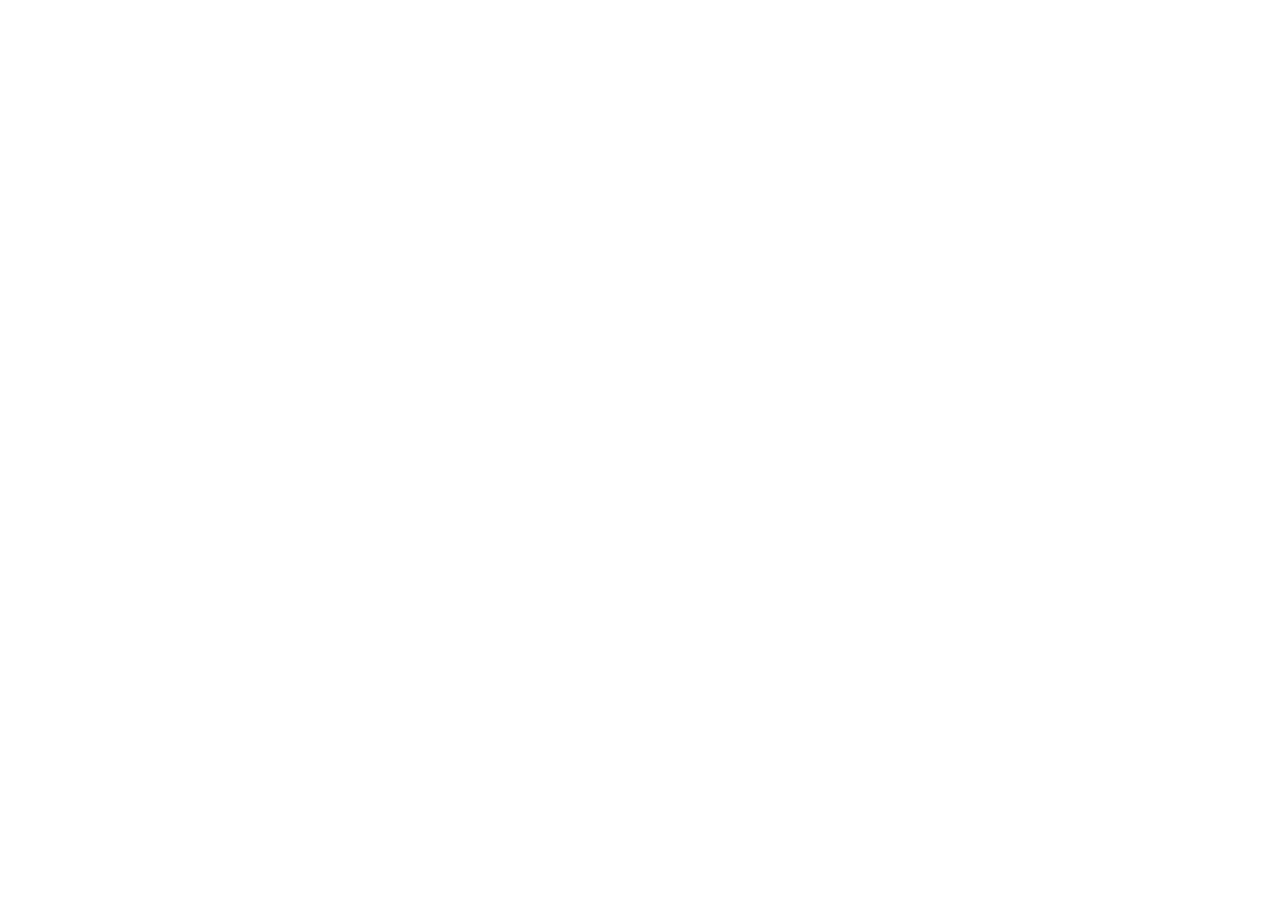
==== commit 93b40801: "Update index.html" ====
--- a/index.html
+++ b/index.html
@@ -1,110 +1,8 @@
 <!DOCTYPE html>
 <html lang="en">
-<head>
-  <meta charset="UTF-8" />
-  <meta name="viewport" content="width=device-width, initial-scale=1.0" />
-
-  <!-- ┌─────────────────────────────────────────────────────┐
-       │  PAGE TITLE — shown in browser tab                  │
-       └─────────────────────────────────────────────────────┘ -->
-  <title>Nocturne — Ambient Player</title>
-
-  <!-- Google Fonts — swap these URLs to change the fonts
-       Current fonts: Playfair Display (headings) + DM Mono (body)
-       Find alternatives at: https://fonts.google.com           -->
-  <link rel="preconnect" href="https://fonts.googleapis.com" />
-  <link rel="preconnect" href="https://fonts.gstatic.com" crossorigin />
-  <link href="https://fonts.googleapis.com/css2?family=Playfair+Display:ital,wght@0,400;0,600;1,400&family=DM+Mono:wght@300;400&display=swap" rel="stylesheet" />
-
-  <!-- External stylesheet -->
-  <link rel="stylesheet" href="style.css" />
-</head>
 <body>
 
-  <!-- Background: animated star canvas (drawn by JS) -->
-  <canvas id="starfield"></canvas>
-
-  <!-- Background: three soft glowing colour blobs -->
-  <div class="blob blob1"></div>
-  <div class="blob blob2"></div>
-  <div class="blob blob3"></div>
-
-  <!-- ═══════════════════════════════════════════════════════
-       MAIN CONTENT
-       ═══════════════════════════════════════════════════════ -->
-  <main class="stage">
-
-    <!-- ┌──────────────────────────────────────────────────┐
-         │  TAGLINE — small italic text above the image     │
-         │  Edit the text between the tags to change it     │
-         └──────────────────────────────────────────────────┘ -->
-    <div class="page-title">ambient · generative</div>
-
-    <!-- ┌──────────────────────────────────────────────────┐
-         │  FLOATING IMAGE                                   │
-         │  • To swap in a real photo/image, replace the    │
-         │    <svg>...</svg> block with:                     │
-         │    <img src="your-image.jpg" alt="description">  │
-         │  • Size is controlled by .image-frame in CSS     │
-         │  • Float speed: hoverFloat in CSS                │
-         └──────────────────────────────────────────────────┘ -->
-    <div class="float-wrap" id="floater" onclick="handleImageClick()" title="Click to play">
-      <div class="image-ring" id="imageRing"></div>
-      <div class="image-frame">
-        <!-- SVG illustration — replace this entire <svg> block
-             with <img src="photo.jpg" alt="..."> if you prefer a photo -->
-       <img src="https://github.com/camad203/camad203.github.io/blob/shitpost/assets/kemponut.png">
-      </div>
-      <!-- Hint text below the image -->
-      <div class="tap-hint" id="tapHint">click to play</div>
-    </div>
-
-    <!-- ┌──────────────────────────────────────────────────┐
-         │  MUSIC PLAYER PANEL                              │
-         │  Hidden by default; revealed on first click      │
-         └──────────────────────────────────────────────────┘ -->
-    <div class="music-panel" id="musicPanel">
-
-      <!-- Track title & subtitle (updated by JS from the tracks array) -->
-      <div class="track-info">
-        <div class="track-name" id="trackName">Nocturne in C minor</div>
-        <div class="track-meta" id="trackMeta">generative · ambient · ∞</div>
-      </div>
-
-      <!-- Animated waveform bars (generated by JS) -->
-      <div class="waveform" id="waveform"></div>
-
-      <!-- Progress bar row -->
-      <div class="progress-row">
-        <span class="time-label" id="elapsed">0:00</span>
-        <div class="progress-track" id="progressTrack">
-          <div class="progress-fill" id="progressFill"></div>
-        </div>
-        <span class="time-label right">∞</span>
-      </div>
-
-      <!-- Playback controls -->
-      <div class="controls">
-        <button class="ctrl" onclick="prevTrack()" title="Previous">&#9664;&#9664;</button>
-        <button class="ctrl play-ctrl" id="playBtn" onclick="togglePlay()" title="Play / Pause">&#9654;</button>
-        <button class="ctrl" onclick="nextTrack()" title="Next">&#9654;&#9654;</button>
-      </div>
-
-      <!-- Volume slider -->
-      <div class="vol-row">
-        <span class="vol-icon">&#128264;</span>
-        <input type="range" id="volSlider" min="0" max="100" value="70" oninput="setVolume(this.value)" />
-        <span id="volLabel">70</span>
-      </div>
-
-      <!-- Track selector dots (generated by JS from the tracks array) -->
-      <div class="track-dots" id="trackDots"></div>
-
-    </div>
-  </main>
-
-  <!-- External scripts — must come after the HTML body -->
-  <script src="player.js"></script>
-
+<iframe width="560" height="315" src="https://www.youtube.com/embed/Of99j4WVTd0?si=b35CHRWM643SNThJ" title="YouTube video player" frameborder="0" allow="accelerometer; autoplay; clipboard-write; encrypted-media; gyroscope; picture-in-picture; web-share" referrerpolicy="strict-origin-when-cross-origin" allowfullscreen></iframe>
+  
 </body>
 </html>
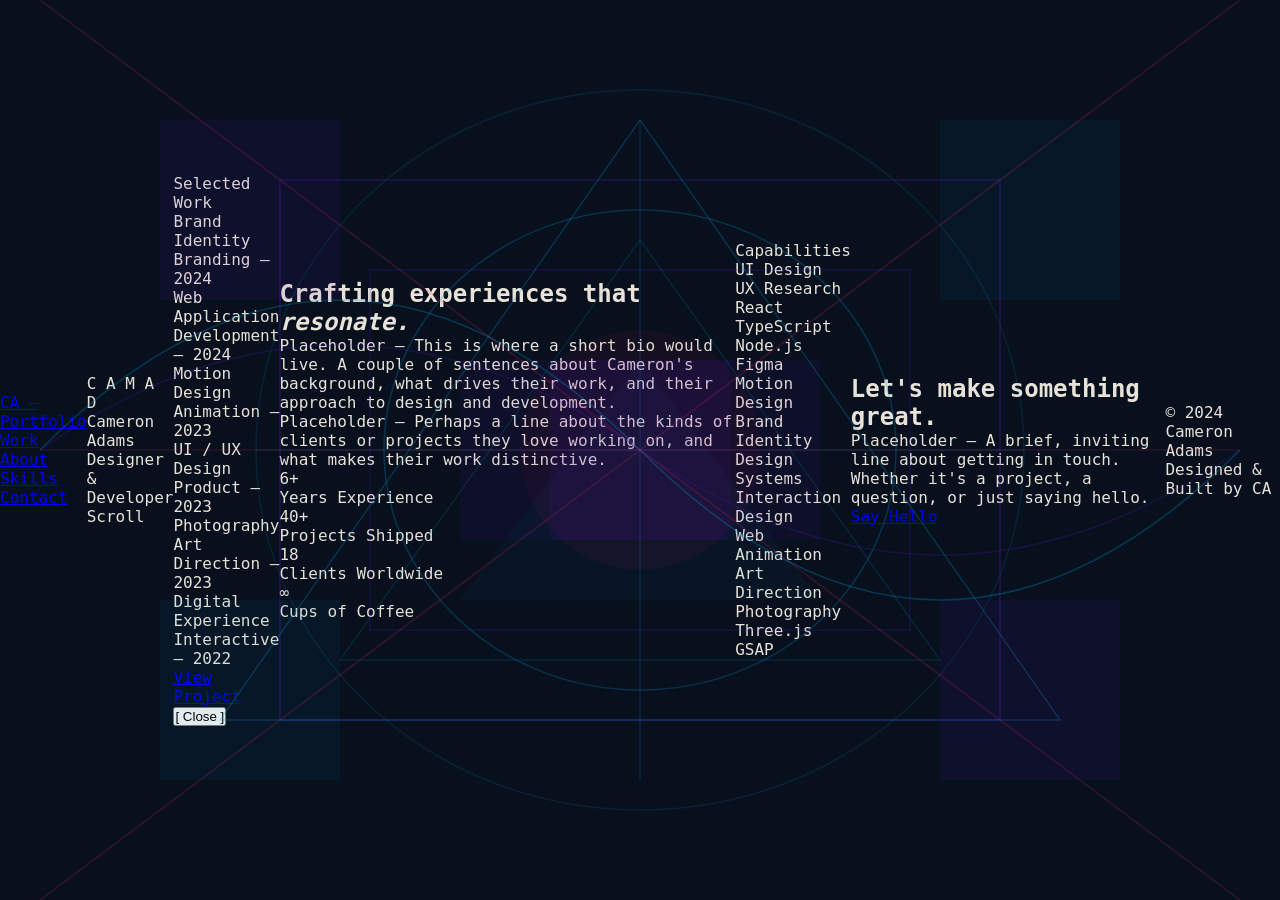
==== commit c8b17f4f: "Update index.html" ====
--- a/index.html
+++ b/index.html
@@ -1,8 +1,361 @@
 <!DOCTYPE html>
 <html lang="en">
+<head>
+  <meta charset="UTF-8" />
+  <meta name="viewport" content="width=device-width, initial-scale=1.0"/>
+  <title>Cameron Adams — Portfolio</title>
+  <link href="https://fonts.googleapis.com/css2?family=Playfair+Display:ital,wght@0,400;0,700;0,900;1,400&family=Orbitron:wght@400;600;700;900&family=Syne:wght@300;400;600&family=Share+Tech+Mono&display=swap" rel="stylesheet"/>
+  <link rel="stylesheet" href="style.css"/>
+</head>
 <body>
 
-<iframe width="560" height="315" src="https://www.youtube.com/embed/Of99j4WVTd0?si=b35CHRWM643SNThJ" title="YouTube video player" frameborder="0" allow="accelerometer; autoplay; clipboard-write; encrypted-media; gyroscope; picture-in-picture; web-share" referrerpolicy="strict-origin-when-cross-origin" allowfullscreen></iframe>
-  
+  <div class="cursor" id="cursor"></div>
+  <div class="cursor-ring" id="cursorRing"></div>
+
+  <nav>
+    <a href="#" class="nav-logo">CA — Portfolio</a>
+    <ul class="nav-links">
+      <li><a href="#work">Work</a></li>
+      <li><a href="#about">About</a></li>
+      <li><a href="#skills">Skills</a></li>
+      <li><a href="#contact">Contact</a></li>
+    </ul>
+  </nav>
+
+  <!-- HERO -->
+  <section id="hero">
+    <div class="hero-lines">
+      <span class="vl"></span>
+      <span class="vl"></span>
+      <span class="hl"></span>
+      <span class="hl"></span>
+    </div>
+
+    <div class="hero-type-wrapper">
+      <div id="type-display">
+        <span class="type-char" id="c0">C</span>
+        <span class="type-char" id="c1">A</span>
+        <span class="type-char" id="c2">M</span>
+        <span class="type-char" id="c3">A</span>
+        <span class="type-char" id="c4">D</span>
+      </div>
+      <div id="full-name">
+        <span class="name-first">Cameron</span>
+        <span class="name-last">Adams</span>
+        <p class="hero-sub">Designer &amp; Developer</p>
+      </div>
+    </div>
+
+    <div class="scroll-cue">
+      <span>Scroll</span>
+      <div class="scroll-line"></div>
+    </div>
+  </section>
+
+  <!-- WORK -->
+  <section id="work">
+    <div class="section-label">Selected Work</div>
+    <div class="work-grid" id="workGrid">
+
+      <div class="work-item" data-num="01"
+        data-title="Brand Identity"
+        data-tag="Branding — 2024"
+        data-desc="A full visual identity system for a fintech startup — logomark, type hierarchy, colour system, and a component library built for scale across digital and print touchpoints."
+        data-bg="work-bg-1">
+        <div class="work-bg work-bg-1">
+          <svg viewBox="0 0 400 300" preserveAspectRatio="none" style="position:absolute;inset:0;width:100%;height:100%">
+            <circle cx="200" cy="150" r="80" fill="none" stroke="#0099cc" stroke-width="0.5" opacity="0.25"/>
+            <circle cx="200" cy="150" r="120" fill="none" stroke="#0099cc" stroke-width="0.5" opacity="0.12"/>
+            <line x1="80" y1="150" x2="320" y2="150" stroke="#0099cc" stroke-width="0.5" opacity="0.15"/>
+            <line x1="200" y1="40" x2="200" y2="260" stroke="#0099cc" stroke-width="0.5" opacity="0.15"/>
+          </svg>
+        </div>
+        <div class="work-item-inner">
+          <div class="work-title">Brand Identity</div>
+          <div class="work-tags">Branding — 2024</div>
+        </div>
+      </div>
+
+      <div class="work-item" data-num="02"
+        data-title="Web Application"
+        data-tag="Development — 2024"
+        data-desc="A React-based SaaS dashboard with real-time data visualisation, role-based access controls, and a design system that reduced dev handoff time by 40%."
+        data-bg="work-bg-2">
+        <div class="work-bg work-bg-2">
+          <svg viewBox="0 0 400 300" style="position:absolute;inset:0;width:100%;height:100%">
+            <rect x="80" y="60" width="240" height="180" fill="none" stroke="#5a18cc" stroke-width="0.5" opacity="0.3"/>
+            <rect x="110" y="90" width="180" height="120" fill="none" stroke="#5a18cc" stroke-width="0.5" opacity="0.2"/>
+            <rect x="140" y="120" width="120" height="60" fill="#5a18cc" opacity="0.06"/>
+          </svg>
+        </div>
+        <div class="work-item-inner">
+          <div class="work-title">Web Application</div>
+          <div class="work-tags">Development — 2024</div>
+        </div>
+      </div>
+
+      <div class="work-item" data-num="03"
+        data-title="Motion Design"
+        data-tag="Animation — 2023"
+        data-desc="Title sequences and UI motion language for a documentary series — blending generative geometry with hand-crafted timing to create a cohesive visual signature."
+        data-bg="work-bg-3">
+        <div class="work-bg work-bg-3">
+          <svg viewBox="0 0 400 300" style="position:absolute;inset:0;width:100%;height:100%">
+            <polygon points="200,40 340,240 60,240" fill="none" stroke="#0099cc" stroke-width="0.5" opacity="0.25"/>
+            <polygon points="200,80 300,220 100,220" fill="none" stroke="#0099cc" stroke-width="0.5" opacity="0.15"/>
+            <polygon points="200,120 260,200 140,200" fill="#0099cc" opacity="0.04"/>
+          </svg>
+        </div>
+        <div class="work-item-inner">
+          <div class="work-title">Motion Design</div>
+          <div class="work-tags">Animation — 2023</div>
+        </div>
+      </div>
+
+      <div class="work-item" data-num="04"
+        data-title="UI / UX Design"
+        data-tag="Product — 2023"
+        data-desc="End-to-end product design for a health-tech mobile app — from user research and journey mapping through to high-fidelity prototypes and a full Figma component library."
+        data-bg="work-bg-4">
+        <div class="work-bg work-bg-4">
+          <svg viewBox="0 0 400 300" style="position:absolute;inset:0;width:100%;height:100%">
+            <line x1="0" y1="0" x2="400" y2="300" stroke="#e02060" stroke-width="0.5" opacity="0.2"/>
+            <line x1="400" y1="0" x2="0" y2="300" stroke="#e02060" stroke-width="0.5" opacity="0.2"/>
+            <line x1="0" y1="150" x2="400" y2="150" stroke="#e02060" stroke-width="0.5" opacity="0.15"/>
+            <circle cx="200" cy="150" r="40" fill="#e02060" opacity="0.05"/>
+          </svg>
+        </div>
+        <div class="work-item-inner">
+          <div class="work-title">UI / UX Design</div>
+          <div class="work-tags">Product — 2023</div>
+        </div>
+      </div>
+
+      <div class="work-item" data-num="05"
+        data-title="Photography"
+        data-tag="Art Direction — 2023"
+        data-desc="Art direction and photography for a luxury fashion editorial — conceptualising the narrative, directing talent on set, and post-processing for both digital and print publication."
+        data-bg="work-bg-5">
+        <div class="work-bg work-bg-5">
+          <svg viewBox="0 0 400 300" style="position:absolute;inset:0;width:100%;height:100%">
+            <rect x="40" y="40" width="60" height="60" fill="#5a18cc" opacity="0.08"/>
+            <rect x="170" y="120" width="60" height="60" fill="#5a18cc" opacity="0.08"/>
+            <rect x="300" y="200" width="60" height="60" fill="#5a18cc" opacity="0.08"/>
+            <rect x="300" y="40" width="60" height="60" fill="#0099cc" opacity="0.05"/>
+            <rect x="40" y="200" width="60" height="60" fill="#0099cc" opacity="0.05"/>
+          </svg>
+        </div>
+        <div class="work-item-inner">
+          <div class="work-title">Photography</div>
+          <div class="work-tags">Art Direction — 2023</div>
+        </div>
+      </div>
+
+      <div class="work-item" data-num="06"
+        data-title="Digital Experience"
+        data-tag="Interactive — 2022"
+        data-desc="An immersive WebGL experience for a cultural institution — visitors navigate a procedurally generated 3D archive with spatial audio and real-time generative visuals."
+        data-bg="work-bg-6">
+        <div class="work-bg work-bg-6">
+          <svg viewBox="0 0 400 300" style="position:absolute;inset:0;width:100%;height:100%">
+            <path d="M 0 150 Q 100 50 200 150 Q 300 250 400 150" fill="none" stroke="#0099cc" stroke-width="0.5" opacity="0.3"/>
+            <path d="M 0 150 Q 100 80 200 150 Q 300 220 400 150" fill="none" stroke="#5a18cc" stroke-width="0.5" opacity="0.2"/>
+          </svg>
+        </div>
+        <div class="work-item-inner">
+          <div class="work-title">Digital Experience</div>
+          <div class="work-tags">Interactive — 2022</div>
+        </div>
+      </div>
+
+      <!-- Expanded panel — injected by JS, sits inside grid as overlay -->
+      <div class="work-expanded-panel" id="workExpandedPanel">
+        <div class="work-expanded-inner" id="workExpandedInner">
+          <div class="work-expanded-preview" id="workExpandedPreview"></div>
+          <div class="work-expanded-info">
+            <div>
+              <div class="work-expanded-num" id="workExpandedNum"></div>
+              <div class="work-expanded-title" id="workExpandedTitle"></div>
+              <div class="work-expanded-tag" id="workExpandedTag"></div>
+              <p class="work-expanded-desc" id="workExpandedDesc"></p>
+            </div>
+            <div class="work-expanded-footer">
+              <a href="#" class="work-expanded-cta">View Project</a>
+              <button class="work-expanded-close" id="workExpandedClose">[ Close ]</button>
+            </div>
+          </div>
+        </div>
+      </div>
+
+    </div>
+  </section>
+
+  <!-- ABOUT -->
+  <section id="about">
+    <div class="about-text">
+      <h2>Crafting experiences that <em>resonate.</em></h2>
+      <p>Placeholder — This is where a short bio would live. A couple of sentences about Cameron's background, what drives their work, and their approach to design and development.</p>
+      <p>Placeholder — Perhaps a line about the kinds of clients or projects they love working on, and what makes their work distinctive.</p>
+    </div>
+    <div class="about-stats">
+      <div class="stat-box">
+        <div class="stat-num">6+</div>
+        <div class="stat-label">Years Experience</div>
+      </div>
+      <div class="stat-box">
+        <div class="stat-num">40+</div>
+        <div class="stat-label">Projects Shipped</div>
+      </div>
+      <div class="stat-box">
+        <div class="stat-num">18</div>
+        <div class="stat-label">Clients Worldwide</div>
+      </div>
+      <div class="stat-box">
+        <div class="stat-num">∞</div>
+        <div class="stat-label">Cups of Coffee</div>
+      </div>
+    </div>
+  </section>
+
+  <!-- SKILLS -->
+  <section id="skills">
+    <div class="section-label">Capabilities</div>
+    <div class="skills-list">
+      <div class="skill-pill">UI Design</div>
+      <div class="skill-pill">UX Research</div>
+      <div class="skill-pill">React</div>
+      <div class="skill-pill">TypeScript</div>
+      <div class="skill-pill">Node.js</div>
+      <div class="skill-pill">Figma</div>
+      <div class="skill-pill">Motion Design</div>
+      <div class="skill-pill">Brand Identity</div>
+      <div class="skill-pill">Design Systems</div>
+      <div class="skill-pill">Interaction Design</div>
+      <div class="skill-pill">Web Animation</div>
+      <div class="skill-pill">Art Direction</div>
+      <div class="skill-pill">Photography</div>
+      <div class="skill-pill">Three.js</div>
+      <div class="skill-pill">GSAP</div>
+    </div>
+  </section>
+
+  <!-- CONTACT -->
+  <section id="contact">
+    <h2>Let's make something <span>great.</span></h2>
+    <p>Placeholder — A brief, inviting line about getting in touch. Whether it's a project, a question, or just saying hello.</p>
+    <a href="/cdn-cgi/l/email-protection#066e636a6a694665676b637469686762676b752865696b" class="cta-btn">Say Hello</a>
+  </section>
+
+  <footer>
+    <span>© 2024 Cameron Adams</span>
+    <span>Designed &amp; Built by CA</span>
+  </footer>
+
+
+  <script>
+    // ── Cursor ──────────────────────────────────────
+    const cursor = document.getElementById('cursor');
+    const ring = document.getElementById('cursorRing');
+    let mx = 0, my = 0, rx = 0, ry = 0;
+    document.addEventListener('mousemove', e => { mx = e.clientX; my = e.clientY; });
+    (function animateCursor() {
+      cursor.style.left = mx + 'px'; cursor.style.top = my + 'px';
+      rx += (mx - rx) * 0.12; ry += (my - ry) * 0.12;
+      ring.style.left = rx + 'px'; ring.style.top = ry + 'px';
+      requestAnimationFrame(animateCursor);
+    })();
+
+    // ── Typewriter ───────────────────────────────────
+    const chars = ['c0','c1','c2','c3','c4'];
+    const typeDisplay = document.getElementById('type-display');
+    const fullName = document.getElementById('full-name');
+    const TYPE_INTERVAL = 120, HOLD_AFTER_TYPE = 800, FADE_STAGGER = 60, FADE_DURATION = 600, NAME_DELAY = 200;
+
+    function typeLetters() {
+      let i = 0;
+      const interval = setInterval(() => {
+        document.getElementById(chars[i]).classList.add('visible');
+        i++;
+        if (i >= chars.length) { clearInterval(interval); setTimeout(fadeOut, HOLD_AFTER_TYPE); }
+      }, TYPE_INTERVAL);
+    }
+    function fadeOut() {
+      chars.forEach((id, i) => setTimeout(() => document.getElementById(id).classList.add('fading'), i * FADE_STAGGER));
+      setTimeout(() => { typeDisplay.style.display = 'none'; fullName.classList.add('visible'); }, chars.length * FADE_STAGGER + FADE_DURATION + NAME_DELAY);
+    }
+    setTimeout(typeLetters, 600);
+
+    // ── Work card expand ─────────────────────────────
+    const grid     = document.getElementById('workGrid');
+    const panel    = document.getElementById('workExpandedPanel');
+    const inner    = document.getElementById('workExpandedInner');
+    const preview  = document.getElementById('workExpandedPreview');
+    const closeBtn = document.getElementById('workExpandedClose');
+    let activeItem = null;
+    let closing    = false;
+
+    function openCard(item) {
+      if (closing) return;
+
+      // Clone the SVG artwork into the preview pane
+      const svgEl  = item.querySelector('.work-bg svg');
+      const bgClass = item.dataset.bg;
+      preview.innerHTML = '';
+      const bgDiv = document.createElement('div');
+      bgDiv.className = `work-bg ${bgClass}`;
+      bgDiv.style.cssText = 'position:absolute;inset:0';
+      if (svgEl) {
+        const clone = svgEl.cloneNode(true);
+        clone.style.cssText = 'position:absolute;inset:0;width:100%;height:100%';
+        bgDiv.appendChild(clone);
+      }
+      preview.appendChild(bgDiv);
+
+      document.getElementById('workExpandedNum').textContent   = item.dataset.num;
+      document.getElementById('workExpandedTitle').textContent = item.dataset.title;
+      document.getElementById('workExpandedTag').textContent   = item.dataset.tag;
+      document.getElementById('workExpandedDesc').textContent  = item.dataset.desc;
+
+      if (activeItem) activeItem.classList.remove('expanded');
+      activeItem = item;
+      item.classList.add('expanded');
+      grid.classList.add('has-expanded');
+
+      panel.classList.add('active');
+      inner.style.animation = 'none';
+      void inner.offsetHeight;
+      inner.style.animation = 'expandIn 0.35s cubic-bezier(0.16, 1, 0.3, 1) forwards';
+    }
+
+    function closeCard() {
+      if (!activeItem || closing) return;
+      closing = true;
+      inner.style.animation = 'expandOut 0.25s ease forwards';
+      setTimeout(() => {
+        panel.classList.remove('active');
+        grid.classList.remove('has-expanded');
+        activeItem.classList.remove('expanded');
+        activeItem = null;
+        closing = false;
+      }, 250);
+    }
+
+    grid.querySelectorAll('.work-item').forEach(item => {
+      item.addEventListener('click', e => {
+        e.stopPropagation();
+        if (item === activeItem) { closeCard(); return; }
+        openCard(item);
+      });
+    });
+
+    // Clicks inside expanded panel do nothing
+    inner.addEventListener('click', e => e.stopPropagation());
+
+    // Click anywhere outside the panel to close
+    document.addEventListener('click', () => { if (activeItem) closeCard(); });
+
+    closeBtn.addEventListener('click', e => { e.stopPropagation(); closeCard(); });
+  </script>
+
 </body>
 </html>
--- a/style.css
+++ b/style.css
@@ -0,0 +1,502 @@
+/* ═══════════════════════════════════════════════════════════════
+   style.css  —  Nocturne Ambient Player
+   ═══════════════════════════════════════════════════════════════
+
+   QUICK CUSTOMISATION GUIDE
+   ─────────────────────────
+   Most visual changes can be made by editing the :root variables
+   at the top of this file. Everything else is labelled below.
+   ═══════════════════════════════════════════════════════════════ */
+
+*, *::before, *::after {
+  box-sizing: border-box;
+  margin: 0;
+  padding: 0;
+}
+
+/* ┌─────────────────────────────────────────────────────────────┐
+   │  COLOUR PALETTE — edit these to retheme the entire page     │
+   │                                                             │
+   │  --bg          page background                             │
+   │  --accent      primary highlight (waveform, play btn, etc) │
+   │  --accent2     secondary highlight (progress bar gradient) │
+   │  --text        main text colour                            │
+   └─────────────────────────────────────────────────────────────┘ */
+:root {
+  --bg:           #08101e;
+  --bg2:          #0e1a2e;
+  --surface:      rgba(255, 255, 255, 0.04);
+  --border:       rgba(255, 255, 255, 0.09);
+  --border-hover: rgba(255, 255, 255, 0.18);
+  --text:         #e8e2d8;
+  --text-muted:   rgba(232, 226, 216, 0.5);
+  --text-dim:     rgba(232, 226, 216, 0.28);
+  --accent:       #9b7fe0;   /* purple — try #e07f7f for red, #7fb8e0 for blue */
+  --accent2:      #5ec4aa;   /* teal   — used as the right end of the progress gradient */
+}
+
+html, body {
+  width: 100%;
+  height: 100%;
+}
+
+body {
+  background-color: var(--bg);
+  color: var(--text);
+
+  /* ── Body font — must match the Google Fonts import in index.html ── */
+  font-family: 'DM Mono', monospace;
+
+  display: flex;
+  align-items: center;
+  justify-content: center;
+  min-height: 100vh;
+  overflow: hidden;
+  position: relative;
+}
+
+/* ─────────────────────────────────────────────────────────────
+   STARFIELD CANVAS (drawn by JS)
+   ───────────────────────────────────────────────────────────── */
+#starfield {
+  position: fixed;
+  inset: 0;
+  z-index: 0;
+  pointer-events: none;
+}
+
+/* ─────────────────────────────────────────────────────────────
+   BACKGROUND COLOUR BLOBS
+   Change the rgba() colours inside radial-gradient to shift the
+   ambient tones. The numbers are R, G, B, opacity.
+   ───────────────────────────────────────────────────────────── */
+.blob {
+  position: fixed;
+  border-radius: 50%;
+  filter: blur(90px);   /* increase for softer, decrease for sharper blobs */
+  pointer-events: none;
+  z-index: 0;
+}
+
+.blob1 {
+  width: 500px; height: 500px;
+  background: radial-gradient(circle, rgba(100, 60, 200, 0.18) 0%, transparent 70%);
+  top: -150px; left: -100px;
+  animation: blobDrift 18s ease-in-out infinite;
+}
+
+.blob2 {
+  width: 400px; height: 400px;
+  background: radial-gradient(circle, rgba(30, 160, 130, 0.12) 0%, transparent 70%);
+  bottom: -100px; right: -80px;
+  animation: blobDrift 22s ease-in-out infinite reverse;
+}
+
+.blob3 {
+  width: 300px; height: 300px;
+  background: radial-gradient(circle, rgba(180, 100, 60, 0.1) 0%, transparent 70%);
+  top: 40%; left: 60%;
+  animation: blobDrift 14s ease-in-out infinite 4s;
+}
+
+@keyframes blobDrift {
+  0%, 100% { transform: translate(0, 0)       scale(1);    }
+  33%       { transform: translate(30px, -20px) scale(1.05); }
+  66%       { transform: translate(-15px, 25px) scale(0.96); }
+}
+
+/* ─────────────────────────────────────────────────────────────
+   MAIN LAYOUT STAGE
+   max-width controls how wide the player gets on large screens
+   ───────────────────────────────────────────────────────────── */
+.stage {
+  position: relative;
+  z-index: 1;
+  display: flex;
+  flex-direction: column;
+  align-items: center;
+  gap: 2.2rem;          /* vertical space between sections */
+  padding: 3rem 1.5rem 4rem;
+  width: 100%;
+  max-width: 440px;     /* increase to make the player wider */
+}
+
+/* ─────────────────────────────────────────────────────────────
+   PAGE TAGLINE (top text)
+   font-family must match the Google Fonts import in index.html
+   ───────────────────────────────────────────────────────────── */
+.page-title {
+  font-family: 'Playfair Display', serif;
+  font-style: italic;
+  font-size: clamp(13px, 2vw, 15px);
+  letter-spacing: 0.3em;
+  color: var(--text-dim);
+  text-transform: uppercase;
+  animation: fadeUp 1.2s ease both;
+}
+
+@keyframes fadeUp {
+  from { opacity: 0; transform: translateY(14px); }
+  to   { opacity: 1; transform: translateY(0);    }
+}
+
+/* ─────────────────────────────────────────────────────────────
+   FLOATING IMAGE WRAPPER
+   hoverFloat controls the bobbing animation
+     translateY(-24px) = how high it floats — increase for more height
+     3.8s = how long one full up-down cycle takes
+   ───────────────────────────────────────────────────────────── */
+.float-wrap {
+  cursor: pointer;
+  position: relative;
+  opacity: 0;
+  animation:
+    fadeUp     1s    ease        0.3s forwards,
+    hoverFloat 3.8s  ease-in-out 1.3s infinite;
+}
+
+@keyframes hoverFloat {
+  0%, 100% { transform: translateY(0px)   rotate(-0.4deg); }
+  50%       { transform: translateY(-24px) rotate(0.4deg);  }
+}
+
+/* ── Glowing ring that appears when music is playing ── */
+.image-ring {
+  position: absolute;
+  inset: -14px;       /* how far outside the image the ring sits */
+  border-radius: 50%;
+  border: 1px solid transparent;
+  transition: border-color 0.5s, box-shadow 0.5s;
+  pointer-events: none;
+}
+
+.float-wrap.playing .image-ring {
+  border-color: rgba(155, 127, 224, 0.3);
+  box-shadow: 0 0 40px rgba(155, 127, 224, 0.15),
+              0 0 80px rgba(155, 127, 224, 0.08);
+  animation: ringPulse 2.5s ease-in-out infinite;
+}
+
+@keyframes ringPulse {
+  0%, 100% {
+    box-shadow: 0 0 30px rgba(155, 127, 224, 0.12),
+                0 0 60px rgba(155, 127, 224, 0.06);
+  }
+  50% {
+    box-shadow: 0 0 60px rgba(155, 127, 224, 0.25),
+                0 0 100px rgba(155, 127, 224, 0.12);
+  }
+}
+
+/* ── The circular image frame ──
+   width/height = image size; border-radius: 50% keeps it circular
+   Remove border-radius to make it square instead               ── */
+.image-frame {
+  width: 210px;          /* ← change this to resize the image */
+  height: 210px;         /* ← keep same as width for a circle */
+  border-radius: 50%;    /* ← remove for square, use px for rounded square */
+  overflow: hidden;
+  border: 1.5px solid rgba(255, 255, 255, 0.1);
+  box-shadow: 0 30px 70px rgba(0, 0, 0, 0.6),
+              0 10px 30px rgba(0, 0, 0, 0.4);
+  transition: box-shadow 0.4s, transform 0.2s;
+}
+
+.float-wrap:hover .image-frame {
+  box-shadow: 0 36px 80px rgba(0, 0, 0, 0.7),
+              0 12px 40px rgba(0, 0, 0, 0.5);
+}
+
+.float-wrap:active .image-frame {
+  transform: scale(0.97);
+}
+
+.image-frame svg,
+.image-frame img {       /* works for both SVG and <img> */
+  display: block;
+  width: 100%;
+  height: 100%;
+  object-fit: cover;     /* important when using a photo with <img> */
+}
+
+/* ── "Click to play" hint text ── */
+.tap-hint {
+  position: absolute;
+  bottom: -28px;
+  left: 50%;
+  transform: translateX(-50%);
+  font-size: 10px;
+  letter-spacing: 0.2em;
+  color: var(--text-dim);
+  white-space: nowrap;
+  text-transform: uppercase;
+  transition: color 0.3s, opacity 0.3s;
+}
+
+.float-wrap:hover .tap-hint {
+  color: var(--text-muted);
+}
+
+/* ─────────────────────────────────────────────────────────────
+   MUSIC PANEL
+   Hidden until the user clicks the image for the first time
+   ───────────────────────────────────────────────────────────── */
+.music-panel {
+  display: flex;
+  flex-direction: column;
+  align-items: center;
+  gap: 1.1rem;
+  opacity: 0;
+  transform: translateY(16px);
+  transition: opacity 0.6s ease, transform 0.6s ease;
+  pointer-events: none;
+  width: 100%;
+}
+
+.music-panel.visible {
+  opacity: 1;
+  transform: translateY(0);
+  pointer-events: all;
+}
+
+/* ─────────────────────────────────────────────────────────────
+   TRACK TITLE & META
+   font-family must match the Google Fonts import in index.html
+   ───────────────────────────────────────────────────────────── */
+.track-info {
+  text-align: center;
+}
+
+.track-name {
+  font-family: 'Playfair Display', serif;
+  font-size: 22px;
+  font-weight: 600;
+  letter-spacing: 0.01em;
+  color: var(--text);
+  line-height: 1.2;
+}
+
+.track-meta {
+  font-size: 10px;
+  letter-spacing: 0.2em;
+  text-transform: uppercase;
+  color: var(--text-dim);
+  margin-top: 4px;
+}
+
+/* ─────────────────────────────────────────────────────────────
+   WAVEFORM BARS
+   Bar colour comes from --accent above
+   ───────────────────────────────────────────────────────────── */
+.waveform {
+  display: flex;
+  align-items: center;
+  gap: 3px;
+  height: 32px;
+}
+
+.bar {
+  width: 3px;
+  border-radius: 2px;
+  background: var(--accent);
+  height: 4px;
+  opacity: 0.3;
+  transition: opacity 0.3s;
+}
+
+.bar.active {
+  opacity: 1;
+  animation: waveAnim var(--dur, 0.8s) ease-in-out infinite;
+  animation-delay: var(--delay, 0s);
+}
+
+@keyframes waveAnim {
+  0%, 100% { height: 4px; }
+  50%       { height: var(--h, 18px); }
+}
+
+/* ─────────────────────────────────────────────────────────────
+   PROGRESS BAR
+   Gradient uses --accent → --accent2
+   ───────────────────────────────────────────────────────────── */
+.progress-row {
+  display: flex;
+  align-items: center;
+  gap: 10px;
+  width: 100%;
+  max-width: 300px;
+}
+
+.time-label {
+  font-size: 10px;
+  color: var(--text-dim);
+  min-width: 30px;
+}
+
+.time-label.right {
+  text-align: right;
+}
+
+.progress-track {
+  flex: 1;
+  height: 3px;
+  background: var(--border);
+  border-radius: 2px;
+  cursor: pointer;
+  position: relative;
+  overflow: hidden;
+}
+
+.progress-fill {
+  height: 100%;
+  background: linear-gradient(90deg, var(--accent), var(--accent2));
+  border-radius: 2px;
+  width: 0%;
+  transition: width 0.4s linear;
+  pointer-events: none;
+}
+
+.progress-track:hover .progress-fill {
+  filter: brightness(1.2);
+}
+
+/* ─────────────────────────────────────────────────────────────
+   PLAYBACK CONTROL BUTTONS
+   ───────────────────────────────────────────────────────────── */
+.controls {
+  display: flex;
+  align-items: center;
+  gap: 14px;
+}
+
+.ctrl {
+  background: none;
+  border: 1px solid var(--border);
+  border-radius: 50%;
+  width: 38px;
+  height: 38px;
+  cursor: pointer;
+  color: var(--text-muted);
+  display: flex;
+  align-items: center;
+  justify-content: center;
+  transition: background 0.2s, border-color 0.2s, color 0.2s, transform 0.1s;
+  font-size: 13px;
+}
+
+.ctrl:hover {
+  background: var(--surface);
+  border-color: var(--border-hover);
+  color: var(--text);
+}
+
+.ctrl:active {
+  transform: scale(0.93);
+}
+
+/* Larger play/pause button */
+.play-ctrl {
+  width: 52px;
+  height: 52px;
+  font-size: 18px;
+  border-color: var(--border-hover);
+  color: var(--text);
+}
+
+/* Active (playing) state — filled with accent colour */
+.play-ctrl.playing {
+  background: var(--accent);
+  border-color: var(--accent);
+  color: #fff;
+  box-shadow: 0 0 24px rgba(155, 127, 224, 0.4);
+}
+
+.play-ctrl.playing:hover {
+  filter: brightness(1.1);
+}
+
+/* ─────────────────────────────────────────────────────────────
+   VOLUME SLIDER
+   ───────────────────────────────────────────────────────────── */
+.vol-row {
+  display: flex;
+  align-items: center;
+  gap: 10px;
+  font-size: 10px;
+  color: var(--text-dim);
+  letter-spacing: 0.1em;
+}
+
+.vol-icon {
+  font-size: 14px;
+  opacity: 0.6;
+}
+
+input[type=range] {
+  -webkit-appearance: none;
+  appearance: none;
+  width: 100px;
+  height: 3px;
+  border-radius: 2px;
+  background: var(--border);
+  outline: none;
+  cursor: pointer;
+}
+
+input[type=range]::-webkit-slider-thumb {
+  -webkit-appearance: none;
+  width: 12px;
+  height: 12px;
+  border-radius: 50%;
+  background: var(--accent);
+  cursor: pointer;
+  transition: transform 0.15s;
+}
+
+input[type=range]::-webkit-slider-thumb:hover {
+  transform: scale(1.3);
+}
+
+input[type=range]::-moz-range-thumb {
+  width: 12px;
+  height: 12px;
+  border: none;
+  border-radius: 50%;
+  background: var(--accent);
+  cursor: pointer;
+}
+
+/* ─────────────────────────────────────────────────────────────
+   TRACK SELECTOR DOTS
+   ───────────────────────────────────────────────────────────── */
+.track-dots {
+  display: flex;
+  gap: 8px;
+}
+
+.dot {
+  width: 6px;
+  height: 6px;
+  border-radius: 50%;
+  background: var(--border-hover);
+  cursor: pointer;
+  transition: background 0.3s, transform 0.2s;
+}
+
+.dot.active {
+  background: var(--accent);
+  transform: scale(1.3);
+}
+
+.dot:hover {
+  background: var(--text-muted);
+}
+
+/* ─────────────────────────────────────────────────────────────
+   RESPONSIVE
+   Shrinks the image and font on small screens
+   ───────────────────────────────────────────────────────────── */
+@media (max-width: 400px) {
+  .image-frame { width: 170px; height: 170px; }
+  .track-name  { font-size: 18px; }
+}
